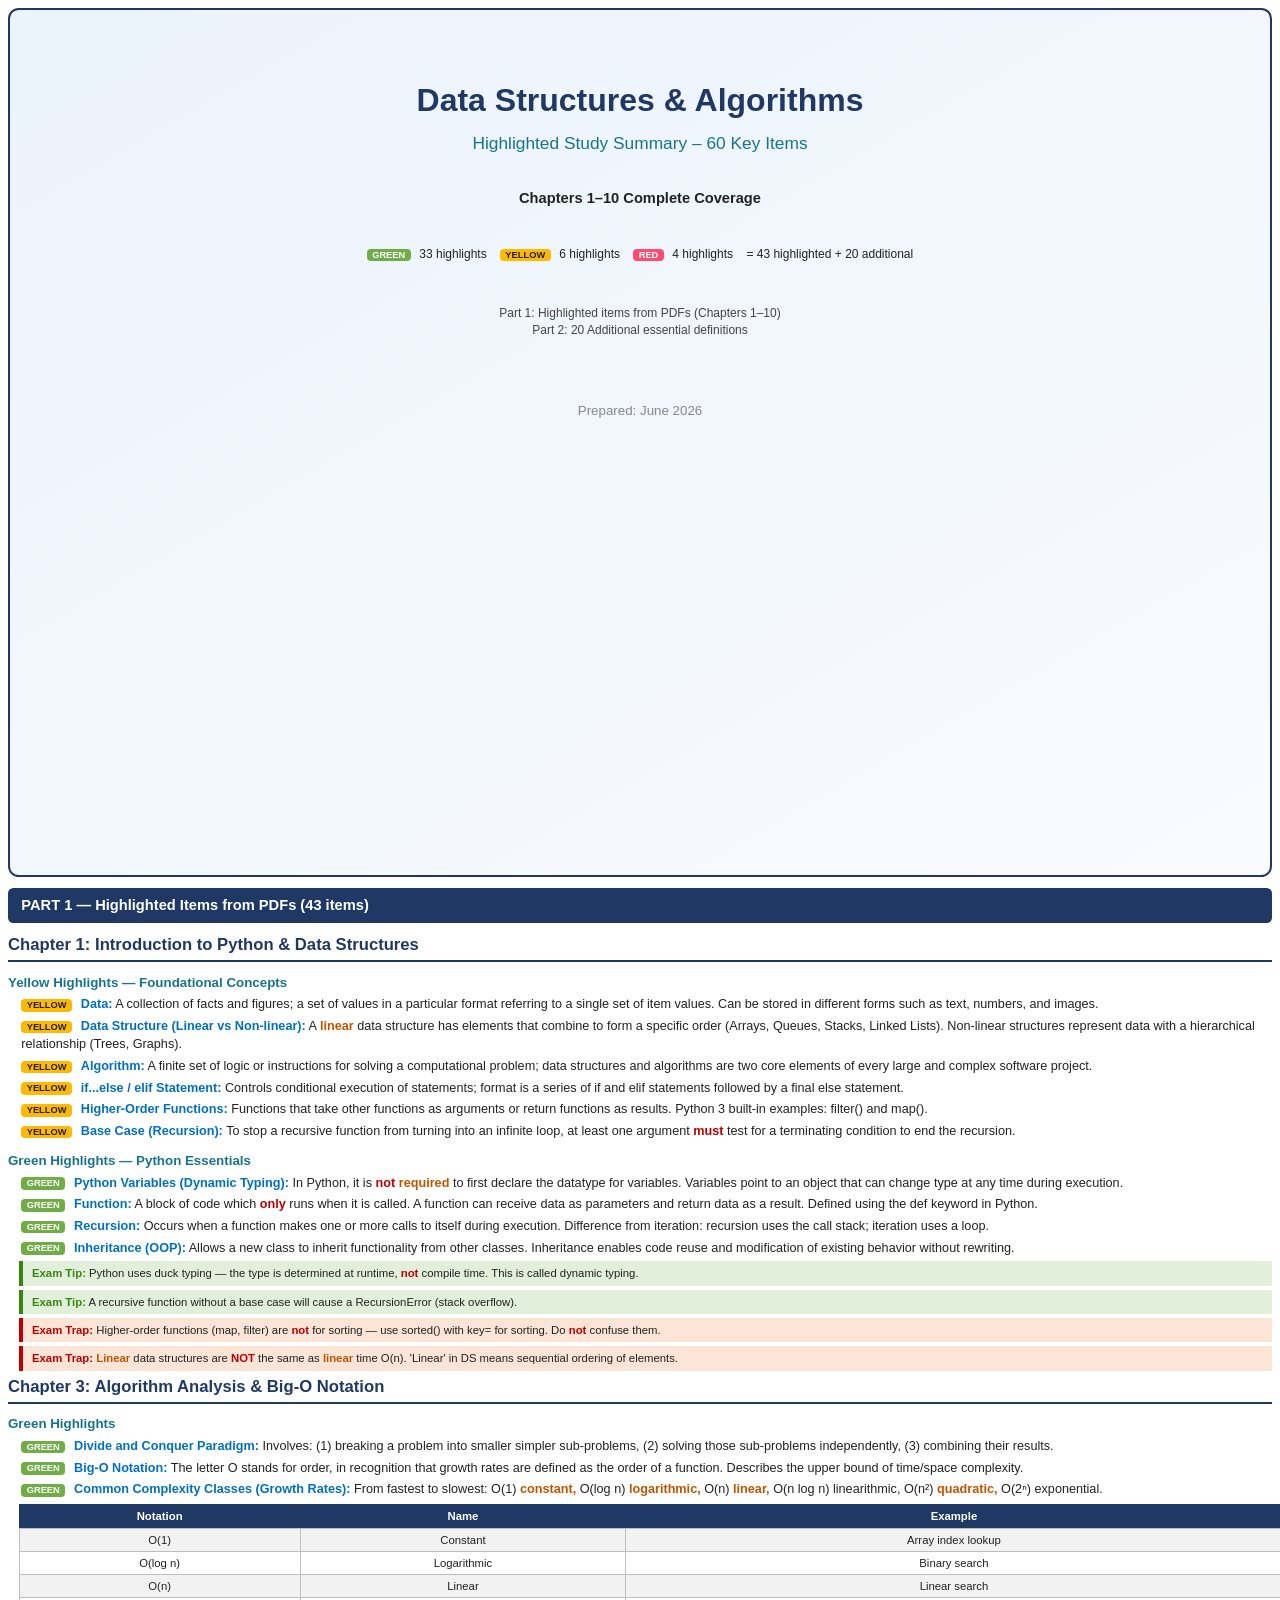
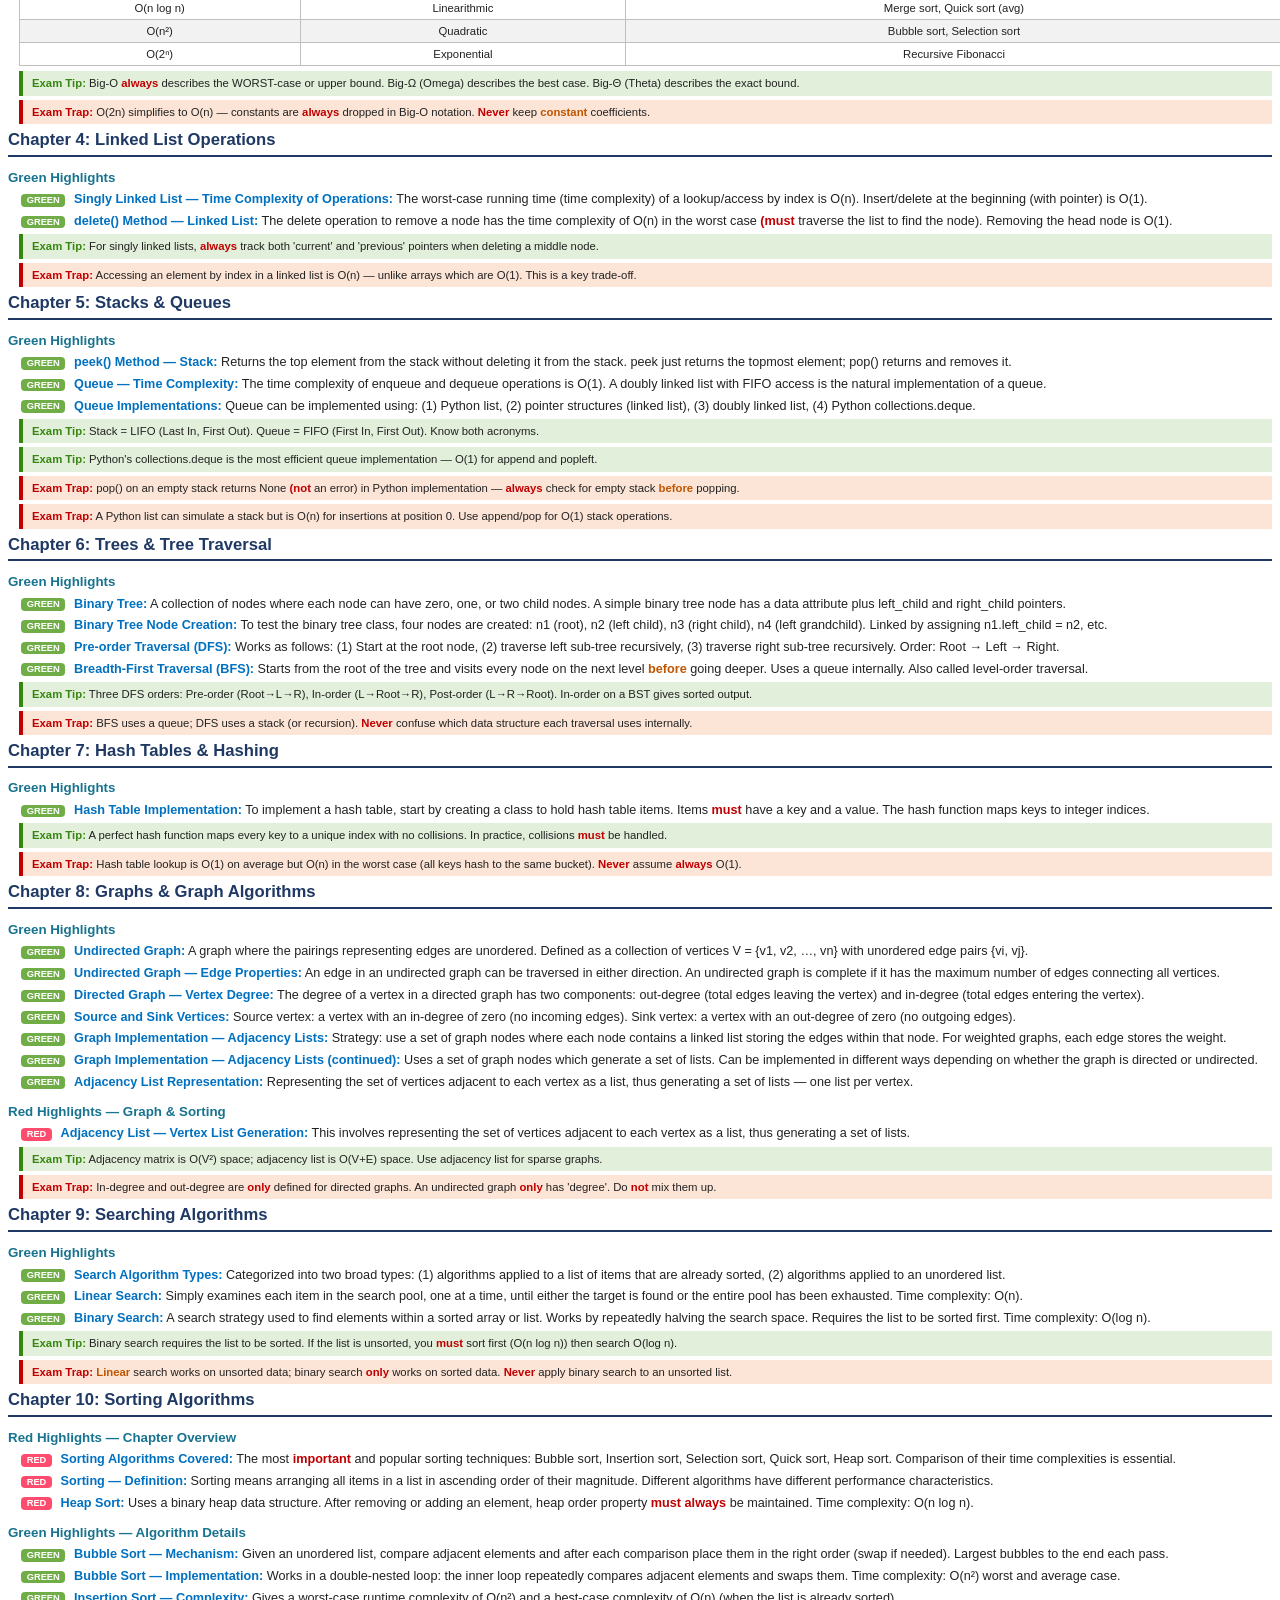
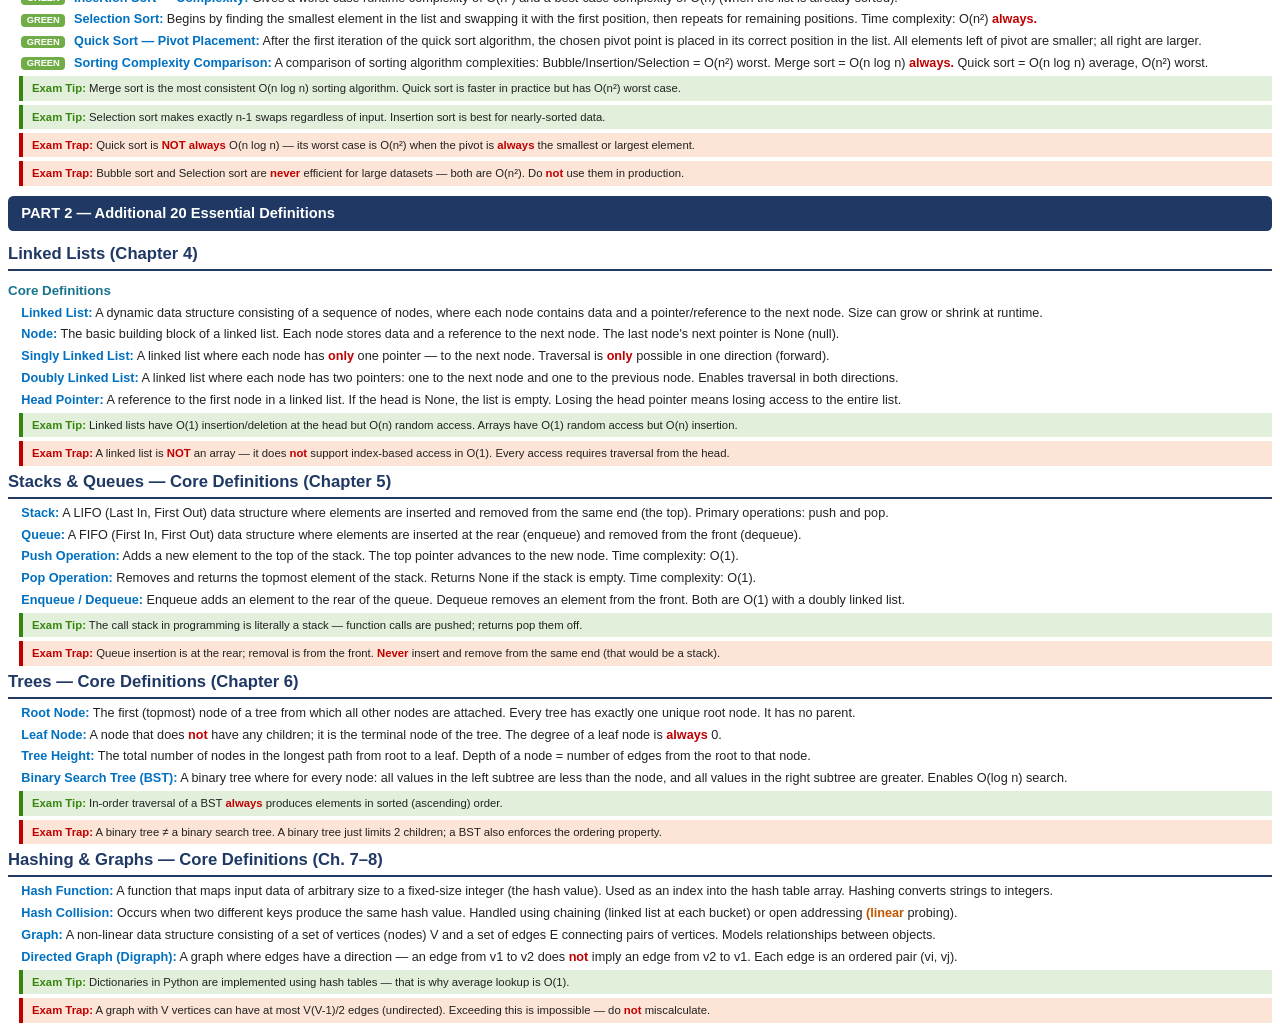
==== ds_summary.html @ b9a07868 "Add Data Structures study summary pipeline (60-item highlighted summary) Extracts 43 color-coded hig" ====
<!DOCTYPE html>
<html lang="en">
<head>
<meta charset="UTF-8">
<style>
@page {
    size: A4;
    margin: 16mm 18mm 16mm 18mm;
    @bottom-right {
        content: counter(page);
        font-size: 9pt; color: #888;
    }
}
.cover {
    page-break-after: always;
    text-align: center;
    padding: 50pt 30pt;
    border: 2px solid #1F3964;
    border-radius: 8pt;
    background: linear-gradient(150deg,#EBF3FB,#F8FBFF);
    min-height: 230mm;
    box-sizing: border-box;
}
body {
    font-family: Calibri, Arial, sans-serif;
    font-size: 9.5pt;
    color: #222;
    line-height: 1.45;
}
h1 { color:#1F3964; font-size:24pt; margin:0 0 6pt; }
.subtitle { color:#17738F; font-size:13pt; margin:4pt 0; }
.course   { font-size:11pt; font-weight:bold; margin:6pt 0; }
.date-line{ color:#888; font-size:10pt; }
.legend   { margin: 8pt 0; font-size:9pt; }
h2 {
    color:#1F3964; font-size:12.5pt; font-weight:bold;
    border-bottom: 2px solid #1F3964;
    padding-bottom:2pt; margin:0; margin-bottom:4pt;
    page-break-before: always;
}
h3 {
    color:#17738F; font-size:10pt; font-weight:bold;
    margin-top:8pt; margin-bottom:2pt;
}
.divider {
    background:#1F3964; color:white;
    font-size:11pt; font-weight:bold;
    padding:5pt 10pt; margin:8pt 0;
    border-radius:4pt;
    page-break-before: always;
}
p.term {
    margin: 2.5pt 0 2.5pt 10pt;
    font-size: 9.5pt;
}
span.term-name { color:#0070C0; font-weight:bold; }
span.kw-red    { color:#C00000; font-weight:bold; }
span.kw-orange { color:#C05500; font-weight:bold; }
.badge-green  {
    background:#70AD47; color:white; font-size:7pt; font-weight:bold;
    padding:1pt 4pt; border-radius:3pt; margin-right:4pt;
}
.badge-yellow {
    background:#FFB900; color:#222; font-size:7pt; font-weight:bold;
    padding:1pt 4pt; border-radius:3pt; margin-right:4pt;
}
.badge-red {
    background:#FF4B6E; color:white; font-size:7pt; font-weight:bold;
    padding:1pt 4pt; border-radius:3pt; margin-right:4pt;
}
pre.code {
    font-family:'Courier New',monospace; font-size:8pt;
    background:#F2F2F2; color:#26343F;
    margin:2pt 0 2pt 18pt; padding:3pt 6pt;
    border-radius:3pt; white-space:pre-wrap; word-break:break-all;
}
ul { margin:2pt 0 2pt 26pt; padding:0; }
li { margin:1pt 0; font-size:9.5pt; }
.tip {
    background:#E2EFDA; border-left:3pt solid #378610;
    padding:3pt 7pt; margin:3pt 0 3pt 8pt; font-size:8.5pt;
}
.tip strong { color:#378610; }
.trap {
    background:#FCE4D6; border-left:3pt solid #C00000;
    padding:3pt 7pt; margin:3pt 0 3pt 8pt; font-size:8.5pt;
}
.trap strong { color:#C00000; }
.complexity-table {
    width:100%; border-collapse:collapse; font-size:8.5pt;
    margin:4pt 0 4pt 8pt;
}
.complexity-table th {
    background:#1F3964; color:white; padding:3pt 6pt; text-align:center;
}
.complexity-table td {
    border:1pt solid #BFBFBF; padding:2pt 6pt; text-align:center;
}
.complexity-table tr:nth-child(even) td { background:#F2F2F2; }
</style>
</head>
<body>

<div class="cover">
  <h1>Data Structures &amp; Algorithms</h1>
  <p class="subtitle">Highlighted Study Summary &ndash; 60 Key Items</p>
  <br>
  <p class="course">Chapters 1&ndash;10 Complete Coverage</p>
  <br>
  <div class="legend">
    <span class="badge-green">GREEN</span> 33 highlights &nbsp;&nbsp;
    <span class="badge-yellow">YELLOW</span> 6 highlights &nbsp;&nbsp;
    <span class="badge-red">RED</span> 4 highlights &nbsp;&nbsp;
    = 43 highlighted + 20 additional
  </div>
  <br>
  <p style="font-size:9pt; color:#444;">
    Part 1: Highlighted items from PDFs (Chapters 1–10)<br>
    Part 2: 20 Additional essential definitions
  </p>
  <br><br>
  <p class="date-line">Prepared: June 2026</p>
</div>
<div class="divider">PART 1 — Highlighted Items from PDFs (43 items)</div><h2>Chapter 1: Introduction to Python &amp; Data Structures</h2><h3>Yellow Highlights — Foundational Concepts</h3><p class="term"><span class="badge-yellow">YELLOW</span> <span class="term-name">Data:</span> A collection of facts and figures; a set of values in a particular format referring to a single set of item values. Can be stored in different forms such as text, numbers, and images.</p><p class="term"><span class="badge-yellow">YELLOW</span> <span class="term-name">Data Structure (Linear vs Non-linear):</span> A <span class="kw-orange">linear</span> data structure has elements that combine to form a specific order (Arrays, Queues, Stacks, Linked Lists). Non-linear structures represent data with a hierarchical relationship (Trees, Graphs).</p><p class="term"><span class="badge-yellow">YELLOW</span> <span class="term-name">Algorithm:</span> A finite set of logic or instructions for solving a computational problem; data structures and algorithms are two core elements of every large and complex software project.</p><p class="term"><span class="badge-yellow">YELLOW</span> <span class="term-name">if...else / elif Statement:</span> Controls conditional execution of statements; format is a series of if and elif statements followed by a final else statement.</p><p class="term"><span class="badge-yellow">YELLOW</span> <span class="term-name">Higher-Order Functions:</span> Functions that take other functions as arguments or return functions as results. Python 3 built-in examples: filter() and map().</p><p class="term"><span class="badge-yellow">YELLOW</span> <span class="term-name">Base Case (Recursion):</span> To stop a recursive function from turning into an infinite loop, at least one argument <span class="kw-red">must</span> test for a terminating condition to end the recursion.</p><h3>Green Highlights — Python Essentials</h3><p class="term"><span class="badge-green">GREEN</span> <span class="term-name">Python Variables (Dynamic Typing):</span> In Python, it is <span class="kw-red">not</span> <span class="kw-orange">required</span> to first declare the datatype for variables. Variables point to an object that can change type at any time during execution.</p><p class="term"><span class="badge-green">GREEN</span> <span class="term-name">Function:</span> A block of code which <span class="kw-red">only</span> runs when it is called. A function can receive data as parameters and return data as a result. Defined using the def keyword in Python.</p><p class="term"><span class="badge-green">GREEN</span> <span class="term-name">Recursion:</span> Occurs when a function makes one or more calls to itself during execution. Difference from iteration: recursion uses the call stack; iteration uses a loop.</p><p class="term"><span class="badge-green">GREEN</span> <span class="term-name">Inheritance (OOP):</span> Allows a new class to inherit functionality from other classes. Inheritance enables code reuse and modification of existing behavior without rewriting.</p><div class="tip"><strong>Exam Tip:</strong> Python uses duck typing — the type is determined at runtime, <span class="kw-red">not</span> compile time. This is called dynamic typing.</div><div class="tip"><strong>Exam Tip:</strong> A recursive function without a base case will cause a RecursionError (stack overflow).</div><div class="trap"><strong>Exam Trap:</strong> Higher-order functions (map, filter) are <span class="kw-red">not</span> for sorting — use sorted() with key= for sorting. Do <span class="kw-red">not</span> confuse them.</div><div class="trap"><strong>Exam Trap:</strong> <span class="kw-orange">Linear</span> data structures are <span class="kw-red">NOT</span> the same as <span class="kw-orange">linear</span> time O(n). 'Linear' in DS means sequential ordering of elements.</div><h2>Chapter 3: Algorithm Analysis &amp; Big-O Notation</h2><h3>Green Highlights</h3><p class="term"><span class="badge-green">GREEN</span> <span class="term-name">Divide and Conquer Paradigm:</span> Involves: (1) breaking a problem into smaller simpler sub-problems, (2) solving those sub-problems independently, (3) combining their results.</p><p class="term"><span class="badge-green">GREEN</span> <span class="term-name">Big-O Notation:</span> The letter O stands for order, in recognition that growth rates are defined as the order of a function. Describes the upper bound of time/space complexity.</p><p class="term"><span class="badge-green">GREEN</span> <span class="term-name">Common Complexity Classes (Growth Rates):</span> From fastest to slowest: O(1) <span class="kw-orange">constant,</span> O(log n) <span class="kw-orange">logarithmic,</span> O(n) <span class="kw-orange">linear,</span> O(n log n) linearithmic, O(n²) <span class="kw-orange">quadratic,</span> O(2ⁿ) exponential.</p><table class="complexity-table">
<tr><th>Notation</th><th>Name</th><th>Example</th></tr>
<tr><td>O(1)</td><td>Constant</td><td>Array index lookup</td></tr>
<tr><td>O(log n)</td><td>Logarithmic</td><td>Binary search</td></tr>
<tr><td>O(n)</td><td>Linear</td><td>Linear search</td></tr>
<tr><td>O(n log n)</td><td>Linearithmic</td><td>Merge sort, Quick sort (avg)</td></tr>
<tr><td>O(n²)</td><td>Quadratic</td><td>Bubble sort, Selection sort</td></tr>
<tr><td>O(2ⁿ)</td><td>Exponential</td><td>Recursive Fibonacci</td></tr>
</table><div class="tip"><strong>Exam Tip:</strong> Big-O <span class="kw-red">always</span> describes the WORST-case or upper bound. Big-Ω (Omega) describes the best case. Big-Θ (Theta) describes the exact bound.</div><div class="trap"><strong>Exam Trap:</strong> O(2n) simplifies to O(n) — constants are <span class="kw-red">always</span> dropped in Big-O notation. <span class="kw-red">Never</span> keep <span class="kw-orange">constant</span> coefficients.</div><h2>Chapter 4: Linked List Operations</h2><h3>Green Highlights</h3><p class="term"><span class="badge-green">GREEN</span> <span class="term-name">Singly Linked List — Time Complexity of Operations:</span> The worst-case running time (time complexity) of a lookup/access by index is O(n). Insert/delete at the beginning (with pointer) is O(1).</p><p class="term"><span class="badge-green">GREEN</span> <span class="term-name">delete() Method — Linked List:</span> The delete operation to remove a node has the time complexity of O(n) in the worst case <span class="kw-red">(must</span> traverse the list to find the node). Removing the head node is O(1).</p><div class="tip"><strong>Exam Tip:</strong> For singly linked lists, <span class="kw-red">always</span> track both 'current' and 'previous' pointers when deleting a middle node.</div><div class="trap"><strong>Exam Trap:</strong> Accessing an element by index in a linked list is O(n) — unlike arrays which are O(1). This is a key trade-off.</div><h2>Chapter 5: Stacks &amp; Queues</h2><h3>Green Highlights</h3><p class="term"><span class="badge-green">GREEN</span> <span class="term-name">peek() Method — Stack:</span> Returns the top element from the stack without deleting it from the stack. peek just returns the topmost element; pop() returns and removes it.</p><p class="term"><span class="badge-green">GREEN</span> <span class="term-name">Queue — Time Complexity:</span> The time complexity of enqueue and dequeue operations is O(1). A doubly linked list with FIFO access is the natural implementation of a queue.</p><p class="term"><span class="badge-green">GREEN</span> <span class="term-name">Queue Implementations:</span> Queue can be implemented using: (1) Python list, (2) pointer structures (linked list), (3) doubly linked list, (4) Python collections.deque.</p><div class="tip"><strong>Exam Tip:</strong> Stack = LIFO (Last In, First Out). Queue = FIFO (First In, First Out). Know both acronyms.</div><div class="tip"><strong>Exam Tip:</strong> Python's collections.deque is the most efficient queue implementation — O(1) for append and popleft.</div><div class="trap"><strong>Exam Trap:</strong> pop() on an empty stack returns None <span class="kw-red">(not</span> an error) in Python implementation — <span class="kw-red">always</span> check for empty stack <span class="kw-orange">before</span> popping.</div><div class="trap"><strong>Exam Trap:</strong> A Python list can simulate a stack but is O(n) for insertions at position 0. Use append/pop for O(1) stack operations.</div><h2>Chapter 6: Trees &amp; Tree Traversal</h2><h3>Green Highlights</h3><p class="term"><span class="badge-green">GREEN</span> <span class="term-name">Binary Tree:</span> A collection of nodes where each node can have zero, one, or two child nodes. A simple binary tree node has a data attribute plus left_child and right_child pointers.</p><p class="term"><span class="badge-green">GREEN</span> <span class="term-name">Binary Tree Node Creation:</span> To test the binary tree class, four nodes are created: n1 (root), n2 (left child), n3 (right child), n4 (left grandchild). Linked by assigning n1.left_child = n2, etc.</p><p class="term"><span class="badge-green">GREEN</span> <span class="term-name">Pre-order Traversal (DFS):</span> Works as follows: (1) Start at the root node, (2) traverse left sub-tree recursively, (3) traverse right sub-tree recursively. Order: Root → Left → Right.</p><p class="term"><span class="badge-green">GREEN</span> <span class="term-name">Breadth-First Traversal (BFS):</span> Starts from the root of the tree and visits every node on the next level <span class="kw-orange">before</span> going deeper. Uses a queue internally. Also called level-order traversal.</p><div class="tip"><strong>Exam Tip:</strong> Three DFS orders: Pre-order (Root→L→R), In-order (L→Root→R), Post-order (L→R→Root). In-order on a BST gives sorted output.</div><div class="trap"><strong>Exam Trap:</strong> BFS uses a queue; DFS uses a stack (or recursion). <span class="kw-red">Never</span> confuse which data structure each traversal uses internally.</div><h2>Chapter 7: Hash Tables &amp; Hashing</h2><h3>Green Highlights</h3><p class="term"><span class="badge-green">GREEN</span> <span class="term-name">Hash Table Implementation:</span> To implement a hash table, start by creating a class to hold hash table items. Items <span class="kw-red">must</span> have a key and a value. The hash function maps keys to integer indices.</p><div class="tip"><strong>Exam Tip:</strong> A perfect hash function maps every key to a unique index with no collisions. In practice, collisions <span class="kw-red">must</span> be handled.</div><div class="trap"><strong>Exam Trap:</strong> Hash table lookup is O(1) on average but O(n) in the worst case (all keys hash to the same bucket). <span class="kw-red">Never</span> assume <span class="kw-red">always</span> O(1).</div><h2>Chapter 8: Graphs &amp; Graph Algorithms</h2><h3>Green Highlights</h3><p class="term"><span class="badge-green">GREEN</span> <span class="term-name">Undirected Graph:</span> A graph where the pairings representing edges are unordered. Defined as a collection of vertices V = {v1, v2, …, vn} with unordered edge pairs {vi, vj}.</p><p class="term"><span class="badge-green">GREEN</span> <span class="term-name">Undirected Graph — Edge Properties:</span> An edge in an undirected graph can be traversed in either direction. An undirected graph is complete if it has the maximum number of edges connecting all vertices.</p><p class="term"><span class="badge-green">GREEN</span> <span class="term-name">Directed Graph — Vertex Degree:</span> The degree of a vertex in a directed graph has two components: out-degree (total edges leaving the vertex) and in-degree (total edges entering the vertex).</p><p class="term"><span class="badge-green">GREEN</span> <span class="term-name">Source and Sink Vertices:</span> Source vertex: a vertex with an in-degree of zero (no incoming edges). Sink vertex: a vertex with an out-degree of zero (no outgoing edges).</p><p class="term"><span class="badge-green">GREEN</span> <span class="term-name">Graph Implementation — Adjacency Lists:</span> Strategy: use a set of graph nodes where each node contains a linked list storing the edges within that node. For weighted graphs, each edge stores the weight.</p><p class="term"><span class="badge-green">GREEN</span> <span class="term-name">Graph Implementation — Adjacency Lists (continued):</span> Uses a set of graph nodes which generate a set of lists. Can be implemented in different ways depending on whether the graph is directed or undirected.</p><p class="term"><span class="badge-green">GREEN</span> <span class="term-name">Adjacency List Representation:</span> Representing the set of vertices adjacent to each vertex as a list, thus generating a set of lists — one list per vertex.</p><h3>Red Highlights — Graph &amp; Sorting</h3><p class="term"><span class="badge-red">RED</span> <span class="term-name">Adjacency List — Vertex List Generation:</span> This involves representing the set of vertices adjacent to each vertex as a list, thus generating a set of lists.</p><div class="tip"><strong>Exam Tip:</strong> Adjacency matrix is O(V²) space; adjacency list is O(V+E) space. Use adjacency list for sparse graphs.</div><div class="trap"><strong>Exam Trap:</strong> In-degree and out-degree are <span class="kw-red">only</span> defined for directed graphs. An undirected graph <span class="kw-red">only</span> has 'degree'. Do <span class="kw-red">not</span> mix them up.</div><h2>Chapter 9: Searching Algorithms</h2><h3>Green Highlights</h3><p class="term"><span class="badge-green">GREEN</span> <span class="term-name">Search Algorithm Types:</span> Categorized into two broad types: (1) algorithms applied to a list of items that are already sorted, (2) algorithms applied to an unordered list.</p><p class="term"><span class="badge-green">GREEN</span> <span class="term-name">Linear Search:</span> Simply examines each item in the search pool, one at a time, until either the target is found or the entire pool has been exhausted. Time complexity: O(n).</p><p class="term"><span class="badge-green">GREEN</span> <span class="term-name">Binary Search:</span> A search strategy used to find elements within a sorted array or list. Works by repeatedly halving the search space. Requires the list to be sorted first. Time complexity: O(log n).</p><div class="tip"><strong>Exam Tip:</strong> Binary search requires the list to be sorted. If the list is unsorted, you <span class="kw-red">must</span> sort first (O(n log n)) then search O(log n).</div><div class="trap"><strong>Exam Trap:</strong> <span class="kw-orange">Linear</span> search works on unsorted data; binary search <span class="kw-red">only</span> works on sorted data. <span class="kw-red">Never</span> apply binary search to an unsorted list.</div><h2>Chapter 10: Sorting Algorithms</h2><h3>Red Highlights — Chapter Overview</h3><p class="term"><span class="badge-red">RED</span> <span class="term-name">Sorting Algorithms Covered:</span> The most <span class="kw-red">important</span> and popular sorting techniques: Bubble sort, Insertion sort, Selection sort, Quick sort, Heap sort. Comparison of their time complexities is essential.</p><p class="term"><span class="badge-red">RED</span> <span class="term-name">Sorting — Definition:</span> Sorting means arranging all items in a list in ascending order of their magnitude. Different algorithms have different performance characteristics.</p><p class="term"><span class="badge-red">RED</span> <span class="term-name">Heap Sort:</span> Uses a binary heap data structure. After removing or adding an element, heap order property <span class="kw-red">must</span> <span class="kw-red">always</span> be maintained. Time complexity: O(n log n).</p><h3>Green Highlights — Algorithm Details</h3><p class="term"><span class="badge-green">GREEN</span> <span class="term-name">Bubble Sort — Mechanism:</span> Given an unordered list, compare adjacent elements and after each comparison place them in the right order (swap if needed). Largest bubbles to the end each pass.</p><p class="term"><span class="badge-green">GREEN</span> <span class="term-name">Bubble Sort — Implementation:</span> Works in a double-nested loop: the inner loop repeatedly compares adjacent elements and swaps them. Time complexity: O(n²) worst and average case.</p><p class="term"><span class="badge-green">GREEN</span> <span class="term-name">Insertion Sort — Complexity:</span> Gives a worst-case runtime complexity of O(n²) and a best-case complexity of O(n) (when the list is already sorted).</p><p class="term"><span class="badge-green">GREEN</span> <span class="term-name">Selection Sort:</span> Begins by finding the smallest element in the list and swapping it with the first position, then repeats for remaining positions. Time complexity: O(n²) <span class="kw-red">always.</span></p><p class="term"><span class="badge-green">GREEN</span> <span class="term-name">Quick Sort — Pivot Placement:</span> After the first iteration of the quick sort algorithm, the chosen pivot point is placed in its correct position in the list. All elements left of pivot are smaller; all right are larger.</p><p class="term"><span class="badge-green">GREEN</span> <span class="term-name">Sorting Complexity Comparison:</span> A comparison of sorting algorithm complexities: Bubble/Insertion/Selection = O(n²) worst. Merge sort = O(n log n) <span class="kw-red">always.</span> Quick sort = O(n log n) average, O(n²) worst.</p><div class="tip"><strong>Exam Tip:</strong> Merge sort is the most consistent O(n log n) sorting algorithm. Quick sort is faster in practice but has O(n²) worst case.</div><div class="tip"><strong>Exam Tip:</strong> Selection sort makes exactly n-1 swaps regardless of input. Insertion sort is best for nearly-sorted data.</div><div class="trap"><strong>Exam Trap:</strong> Quick sort is <span class="kw-red">NOT</span> <span class="kw-red">always</span> O(n log n) — its worst case is O(n²) when the pivot is <span class="kw-red">always</span> the smallest or largest element.</div><div class="trap"><strong>Exam Trap:</strong> Bubble sort and Selection sort are <span class="kw-red">never</span> efficient for large datasets — both are O(n²). Do <span class="kw-red">not</span> use them in production.</div><div class="divider">PART 2 — Additional 20 Essential Definitions</div><h2>Linked Lists (Chapter 4)</h2><h3>Core Definitions</h3><p class="term"><span class="term-name">Linked List:</span> A dynamic data structure consisting of a sequence of nodes, where each node contains data and a pointer/reference to the next node. Size can grow or shrink at runtime.</p><p class="term"><span class="term-name">Node:</span> The basic building block of a linked list. Each node stores data and a reference to the next node. The last node's next pointer is None (null).</p><p class="term"><span class="term-name">Singly Linked List:</span> A linked list where each node has <span class="kw-red">only</span> one pointer — to the next node. Traversal is <span class="kw-red">only</span> possible in one direction (forward).</p><p class="term"><span class="term-name">Doubly Linked List:</span> A linked list where each node has two pointers: one to the next node and one to the previous node. Enables traversal in both directions.</p><p class="term"><span class="term-name">Head Pointer:</span> A reference to the first node in a linked list. If the head is None, the list is empty. Losing the head pointer means losing access to the entire list.</p><div class="tip"><strong>Exam Tip:</strong> Linked lists have O(1) insertion/deletion at the head but O(n) random access. Arrays have O(1) random access but O(n) insertion.</div><div class="trap"><strong>Exam Trap:</strong> A linked list is <span class="kw-red">NOT</span> an array — it does <span class="kw-red">not</span> support index-based access in O(1). Every access requires traversal from the head.</div><h2>Stacks &amp; Queues — Core Definitions (Chapter 5)</h2><p class="term"><span class="term-name">Stack:</span> A LIFO (Last In, First Out) data structure where elements are inserted and removed from the same end (the top). Primary operations: push and pop.</p><p class="term"><span class="term-name">Queue:</span> A FIFO (First In, First Out) data structure where elements are inserted at the rear (enqueue) and removed from the front (dequeue).</p><p class="term"><span class="term-name">Push Operation:</span> Adds a new element to the top of the stack. The top pointer advances to the new node. Time complexity: O(1).</p><p class="term"><span class="term-name">Pop Operation:</span> Removes and returns the topmost element of the stack. Returns None if the stack is empty. Time complexity: O(1).</p><p class="term"><span class="term-name">Enqueue / Dequeue:</span> Enqueue adds an element to the rear of the queue. Dequeue removes an element from the front. Both are O(1) with a doubly linked list.</p><div class="tip"><strong>Exam Tip:</strong> The call stack in programming is literally a stack — function calls are pushed; returns pop them off.</div><div class="trap"><strong>Exam Trap:</strong> Queue insertion is at the rear; removal is from the front. <span class="kw-red">Never</span> insert and remove from the same end (that would be a stack).</div><h2>Trees — Core Definitions (Chapter 6)</h2><p class="term"><span class="term-name">Root Node:</span> The first (topmost) node of a tree from which all other nodes are attached. Every tree has exactly one unique root node. It has no parent.</p><p class="term"><span class="term-name">Leaf Node:</span> A node that does <span class="kw-red">not</span> have any children; it is the terminal node of the tree. The degree of a leaf node is <span class="kw-red">always</span> 0.</p><p class="term"><span class="term-name">Tree Height:</span> The total number of nodes in the longest path from root to a leaf. Depth of a node = number of edges from the root to that node.</p><p class="term"><span class="term-name">Binary Search Tree (BST):</span> A binary tree where for every node: all values in the left subtree are less than the node, and all values in the right subtree are greater. Enables O(log n) search.</p><div class="tip"><strong>Exam Tip:</strong> In-order traversal of a BST <span class="kw-red">always</span> produces elements in sorted (ascending) order.</div><div class="trap"><strong>Exam Trap:</strong> A binary tree ≠ a binary search tree. A binary tree just limits 2 children; a BST also enforces the ordering property.</div><h2>Hashing &amp; Graphs — Core Definitions (Ch. 7–8)</h2><p class="term"><span class="term-name">Hash Function:</span> A function that maps input data of arbitrary size to a fixed-size integer (the hash value). Used as an index into the hash table array. Hashing converts strings to integers.</p><p class="term"><span class="term-name">Hash Collision:</span> Occurs when two different keys produce the same hash value. Handled using chaining (linked list at each bucket) or open addressing <span class="kw-orange">(linear</span> probing).</p><p class="term"><span class="term-name">Graph:</span> A non-linear data structure consisting of a set of vertices (nodes) V and a set of edges E connecting pairs of vertices. Models relationships between objects.</p><p class="term"><span class="term-name">Directed Graph (Digraph):</span> A graph where edges have a direction — an edge from v1 to v2 does <span class="kw-red">not</span> imply an edge from v2 to v1. Each edge is an ordered pair (vi, vj).</p><div class="tip"><strong>Exam Tip:</strong> Dictionaries in Python are implemented using hash tables — that is why average lookup is O(1).</div><div class="trap"><strong>Exam Trap:</strong> A graph with V vertices can have at most V(V-1)/2 edges (undirected). Exceeding this is impossible — do <span class="kw-red">not</span> miscalculate.</div>
</body>
</html>
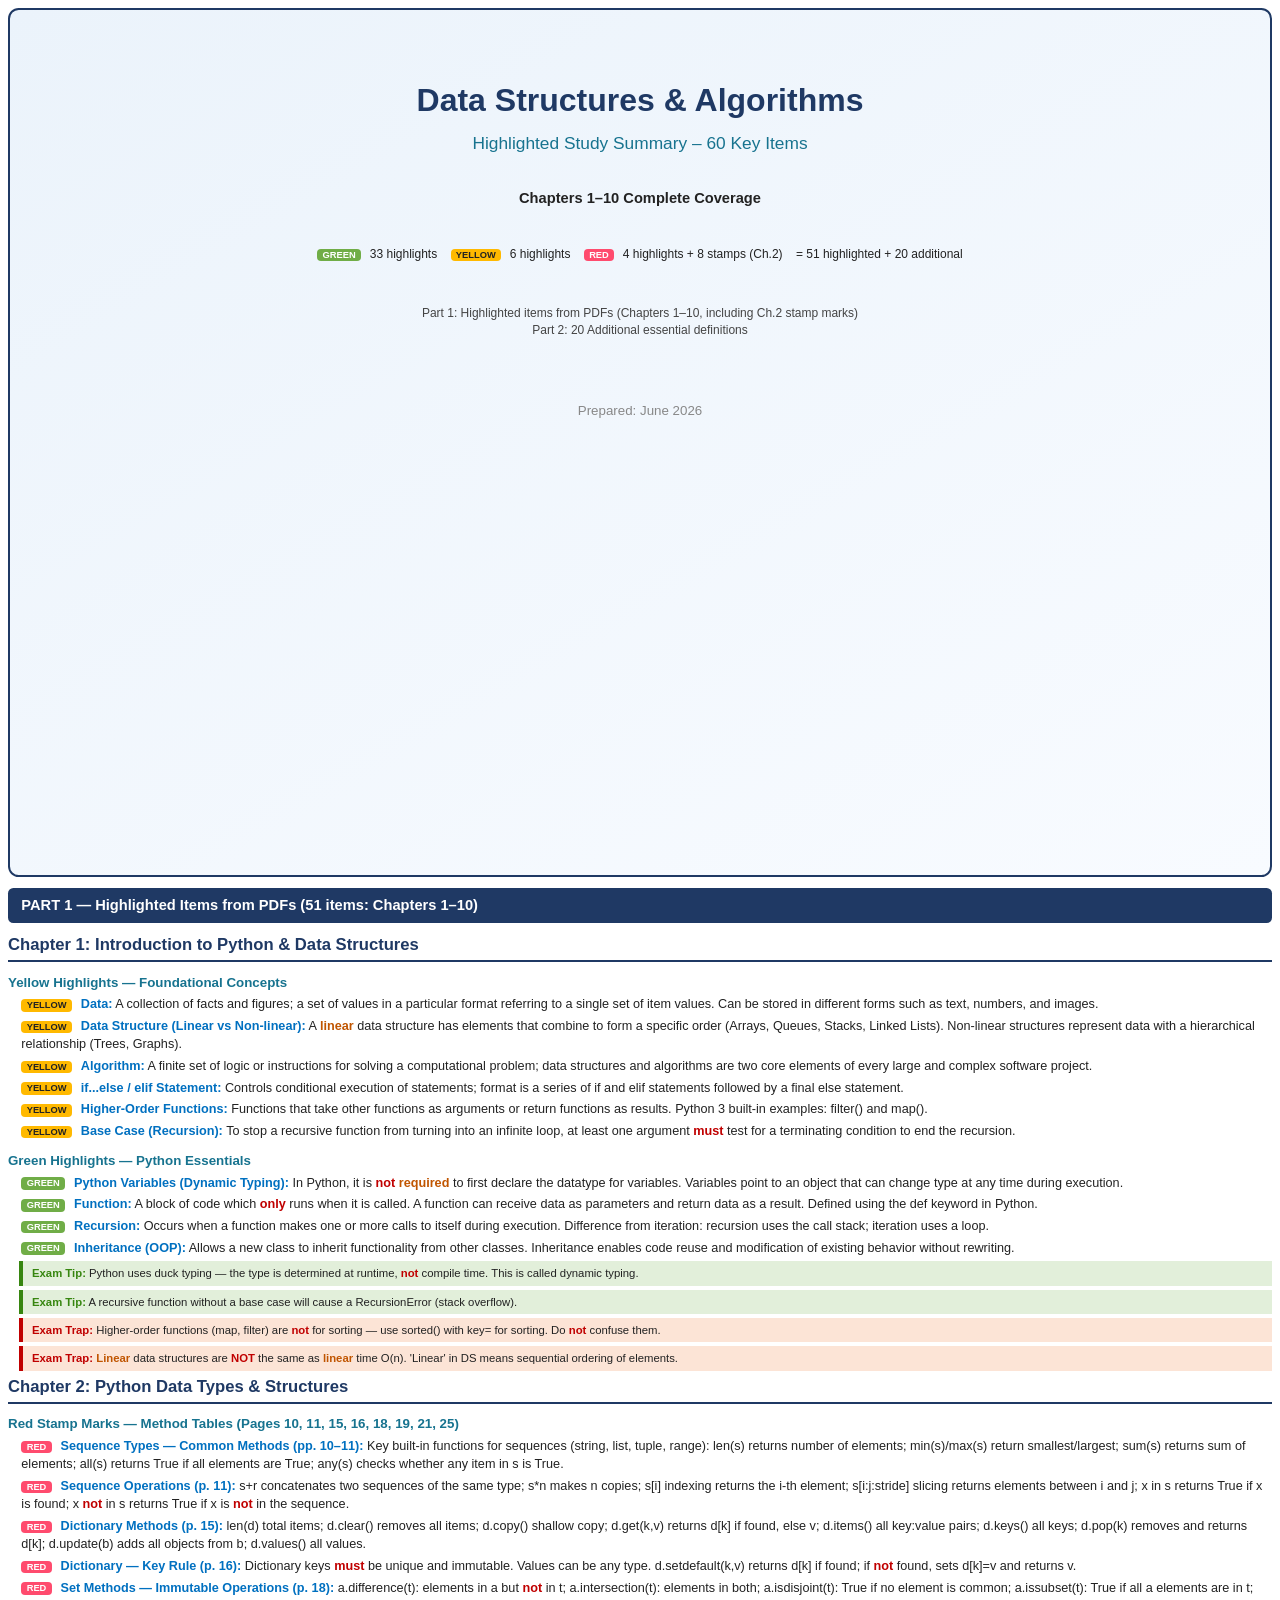
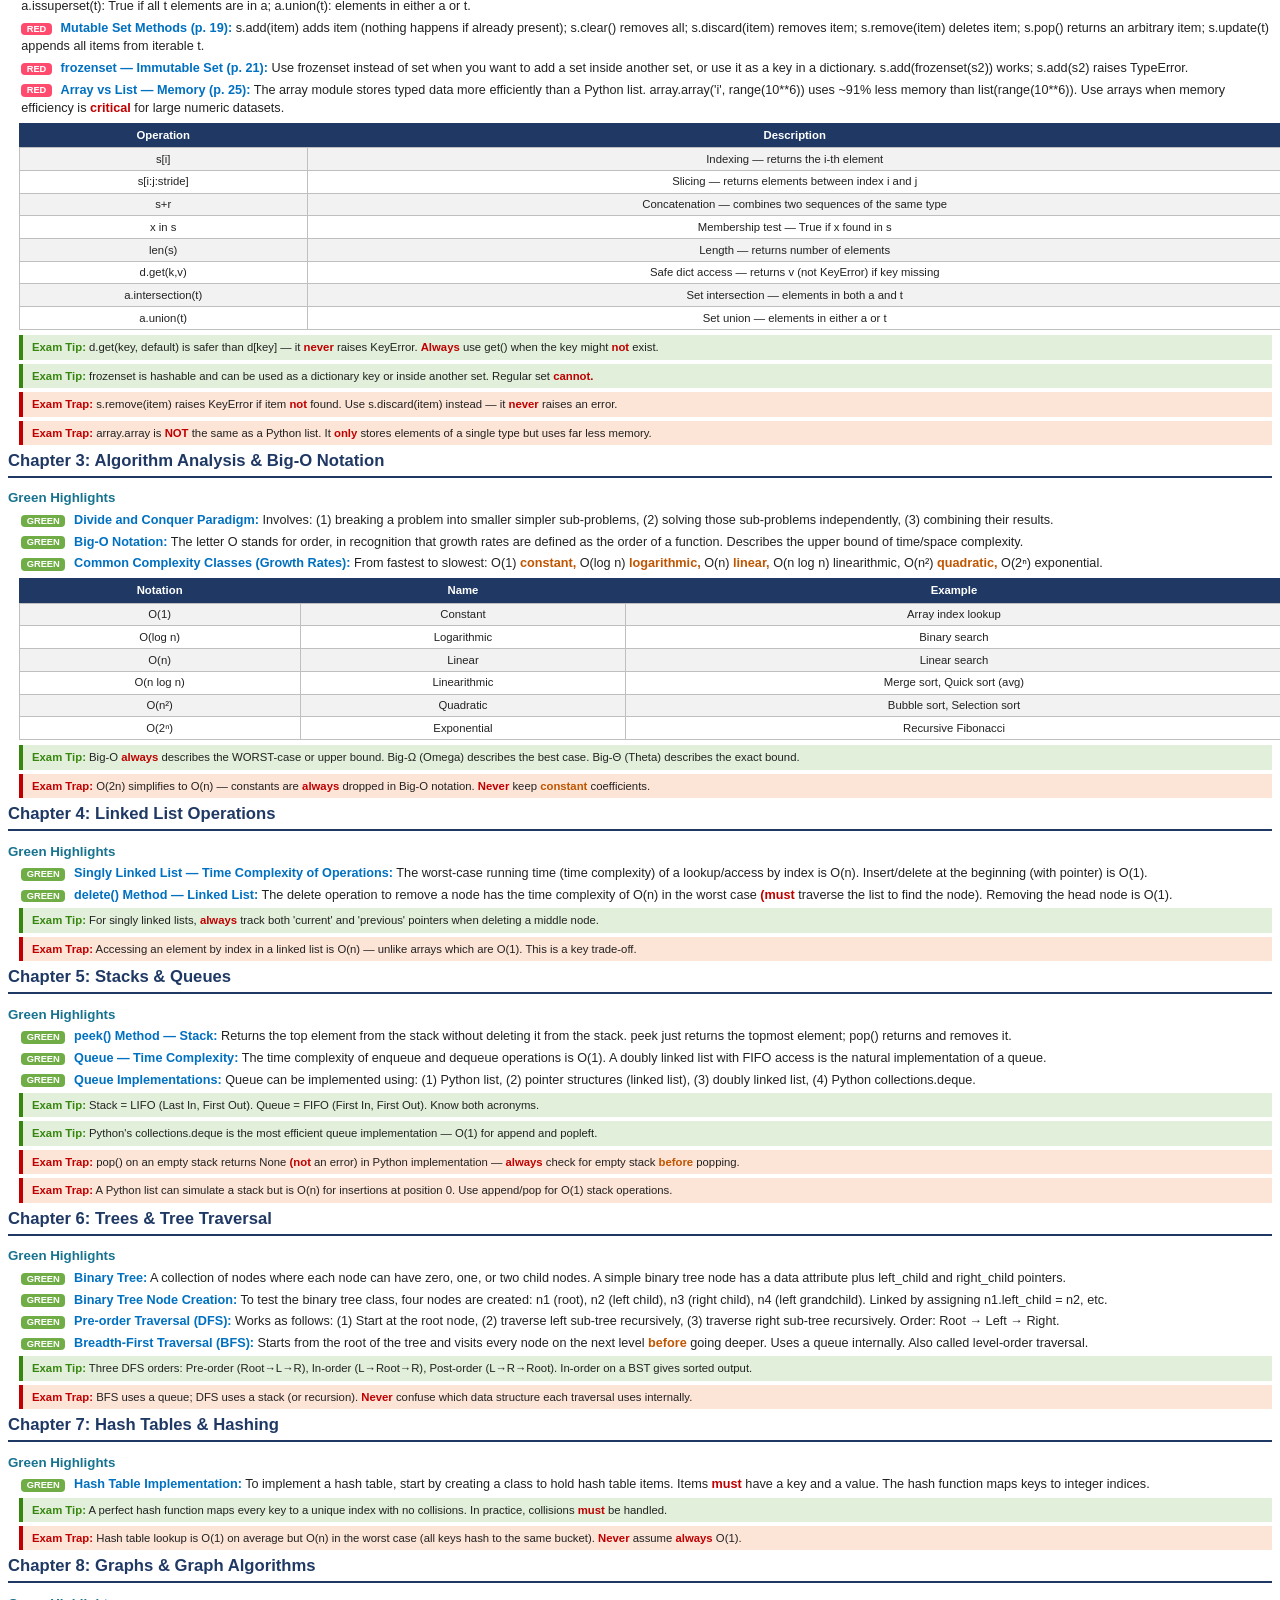
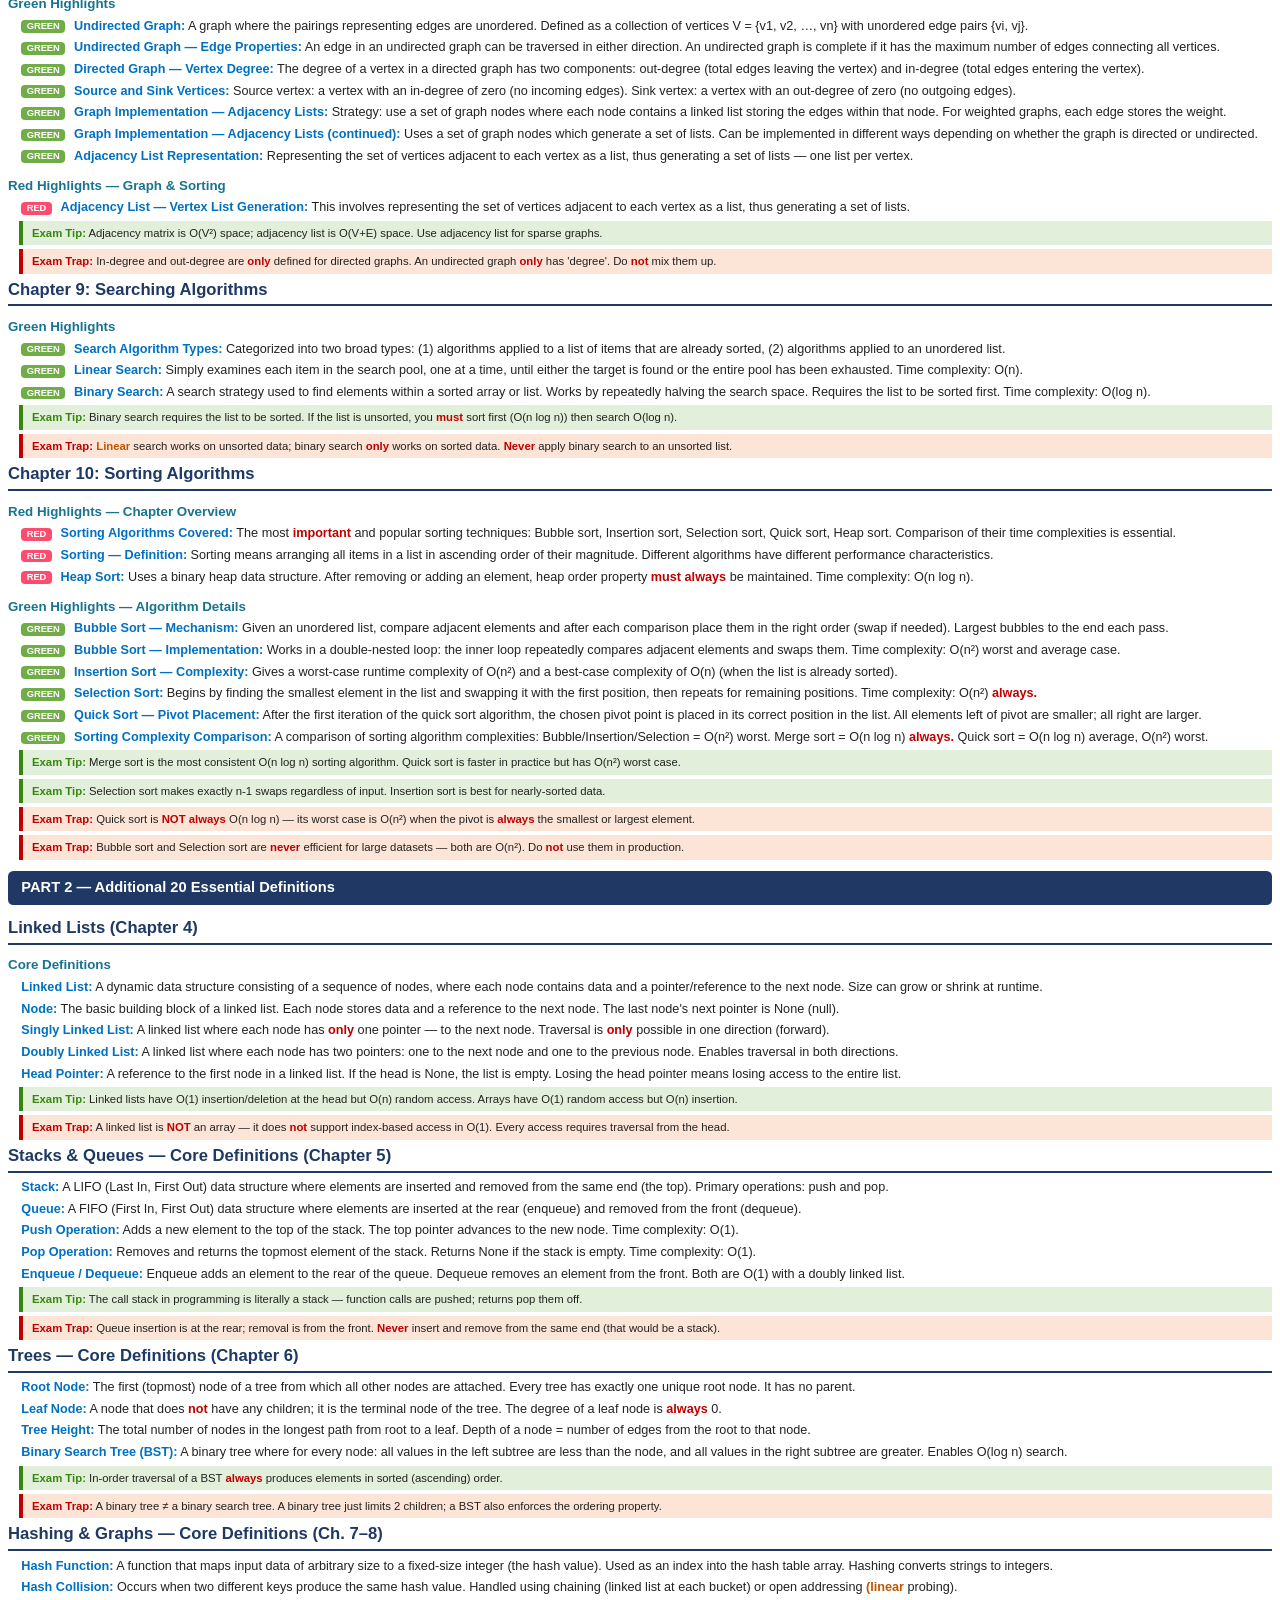
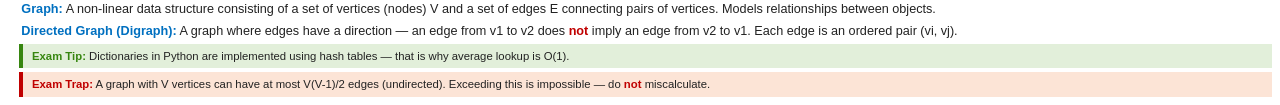
==== commit 77a4781f: "Add Chapter 2 Python data types to DS summary Chapter 2 contained 8 red Stamp annotations (type 13, " ====
--- a/ds_summary.html
+++ b/ds_summary.html
@@ -110,18 +110,28 @@
   <div class="legend">
     <span class="badge-green">GREEN</span> 33 highlights &nbsp;&nbsp;
     <span class="badge-yellow">YELLOW</span> 6 highlights &nbsp;&nbsp;
-    <span class="badge-red">RED</span> 4 highlights &nbsp;&nbsp;
-    = 43 highlighted + 20 additional
+    <span class="badge-red">RED</span> 4 highlights + 8 stamps (Ch.2) &nbsp;&nbsp;
+    = 51 highlighted + 20 additional
   </div>
   <br>
   <p style="font-size:9pt; color:#444;">
-    Part 1: Highlighted items from PDFs (Chapters 1–10)<br>
+    Part 1: Highlighted items from PDFs (Chapters 1–10, including Ch.2 stamp marks)<br>
     Part 2: 20 Additional essential definitions
   </p>
   <br><br>
   <p class="date-line">Prepared: June 2026</p>
 </div>
-<div class="divider">PART 1 — Highlighted Items from PDFs (43 items)</div><h2>Chapter 1: Introduction to Python &amp; Data Structures</h2><h3>Yellow Highlights — Foundational Concepts</h3><p class="term"><span class="badge-yellow">YELLOW</span> <span class="term-name">Data:</span> A collection of facts and figures; a set of values in a particular format referring to a single set of item values. Can be stored in different forms such as text, numbers, and images.</p><p class="term"><span class="badge-yellow">YELLOW</span> <span class="term-name">Data Structure (Linear vs Non-linear):</span> A <span class="kw-orange">linear</span> data structure has elements that combine to form a specific order (Arrays, Queues, Stacks, Linked Lists). Non-linear structures represent data with a hierarchical relationship (Trees, Graphs).</p><p class="term"><span class="badge-yellow">YELLOW</span> <span class="term-name">Algorithm:</span> A finite set of logic or instructions for solving a computational problem; data structures and algorithms are two core elements of every large and complex software project.</p><p class="term"><span class="badge-yellow">YELLOW</span> <span class="term-name">if...else / elif Statement:</span> Controls conditional execution of statements; format is a series of if and elif statements followed by a final else statement.</p><p class="term"><span class="badge-yellow">YELLOW</span> <span class="term-name">Higher-Order Functions:</span> Functions that take other functions as arguments or return functions as results. Python 3 built-in examples: filter() and map().</p><p class="term"><span class="badge-yellow">YELLOW</span> <span class="term-name">Base Case (Recursion):</span> To stop a recursive function from turning into an infinite loop, at least one argument <span class="kw-red">must</span> test for a terminating condition to end the recursion.</p><h3>Green Highlights — Python Essentials</h3><p class="term"><span class="badge-green">GREEN</span> <span class="term-name">Python Variables (Dynamic Typing):</span> In Python, it is <span class="kw-red">not</span> <span class="kw-orange">required</span> to first declare the datatype for variables. Variables point to an object that can change type at any time during execution.</p><p class="term"><span class="badge-green">GREEN</span> <span class="term-name">Function:</span> A block of code which <span class="kw-red">only</span> runs when it is called. A function can receive data as parameters and return data as a result. Defined using the def keyword in Python.</p><p class="term"><span class="badge-green">GREEN</span> <span class="term-name">Recursion:</span> Occurs when a function makes one or more calls to itself during execution. Difference from iteration: recursion uses the call stack; iteration uses a loop.</p><p class="term"><span class="badge-green">GREEN</span> <span class="term-name">Inheritance (OOP):</span> Allows a new class to inherit functionality from other classes. Inheritance enables code reuse and modification of existing behavior without rewriting.</p><div class="tip"><strong>Exam Tip:</strong> Python uses duck typing — the type is determined at runtime, <span class="kw-red">not</span> compile time. This is called dynamic typing.</div><div class="tip"><strong>Exam Tip:</strong> A recursive function without a base case will cause a RecursionError (stack overflow).</div><div class="trap"><strong>Exam Trap:</strong> Higher-order functions (map, filter) are <span class="kw-red">not</span> for sorting — use sorted() with key= for sorting. Do <span class="kw-red">not</span> confuse them.</div><div class="trap"><strong>Exam Trap:</strong> <span class="kw-orange">Linear</span> data structures are <span class="kw-red">NOT</span> the same as <span class="kw-orange">linear</span> time O(n). 'Linear' in DS means sequential ordering of elements.</div><h2>Chapter 3: Algorithm Analysis &amp; Big-O Notation</h2><h3>Green Highlights</h3><p class="term"><span class="badge-green">GREEN</span> <span class="term-name">Divide and Conquer Paradigm:</span> Involves: (1) breaking a problem into smaller simpler sub-problems, (2) solving those sub-problems independently, (3) combining their results.</p><p class="term"><span class="badge-green">GREEN</span> <span class="term-name">Big-O Notation:</span> The letter O stands for order, in recognition that growth rates are defined as the order of a function. Describes the upper bound of time/space complexity.</p><p class="term"><span class="badge-green">GREEN</span> <span class="term-name">Common Complexity Classes (Growth Rates):</span> From fastest to slowest: O(1) <span class="kw-orange">constant,</span> O(log n) <span class="kw-orange">logarithmic,</span> O(n) <span class="kw-orange">linear,</span> O(n log n) linearithmic, O(n²) <span class="kw-orange">quadratic,</span> O(2ⁿ) exponential.</p><table class="complexity-table">
+<div class="divider">PART 1 — Highlighted Items from PDFs (51 items: Chapters 1–10)</div><h2>Chapter 1: Introduction to Python &amp; Data Structures</h2><h3>Yellow Highlights — Foundational Concepts</h3><p class="term"><span class="badge-yellow">YELLOW</span> <span class="term-name">Data:</span> A collection of facts and figures; a set of values in a particular format referring to a single set of item values. Can be stored in different forms such as text, numbers, and images.</p><p class="term"><span class="badge-yellow">YELLOW</span> <span class="term-name">Data Structure (Linear vs Non-linear):</span> A <span class="kw-orange">linear</span> data structure has elements that combine to form a specific order (Arrays, Queues, Stacks, Linked Lists). Non-linear structures represent data with a hierarchical relationship (Trees, Graphs).</p><p class="term"><span class="badge-yellow">YELLOW</span> <span class="term-name">Algorithm:</span> A finite set of logic or instructions for solving a computational problem; data structures and algorithms are two core elements of every large and complex software project.</p><p class="term"><span class="badge-yellow">YELLOW</span> <span class="term-name">if...else / elif Statement:</span> Controls conditional execution of statements; format is a series of if and elif statements followed by a final else statement.</p><p class="term"><span class="badge-yellow">YELLOW</span> <span class="term-name">Higher-Order Functions:</span> Functions that take other functions as arguments or return functions as results. Python 3 built-in examples: filter() and map().</p><p class="term"><span class="badge-yellow">YELLOW</span> <span class="term-name">Base Case (Recursion):</span> To stop a recursive function from turning into an infinite loop, at least one argument <span class="kw-red">must</span> test for a terminating condition to end the recursion.</p><h3>Green Highlights — Python Essentials</h3><p class="term"><span class="badge-green">GREEN</span> <span class="term-name">Python Variables (Dynamic Typing):</span> In Python, it is <span class="kw-red">not</span> <span class="kw-orange">required</span> to first declare the datatype for variables. Variables point to an object that can change type at any time during execution.</p><p class="term"><span class="badge-green">GREEN</span> <span class="term-name">Function:</span> A block of code which <span class="kw-red">only</span> runs when it is called. A function can receive data as parameters and return data as a result. Defined using the def keyword in Python.</p><p class="term"><span class="badge-green">GREEN</span> <span class="term-name">Recursion:</span> Occurs when a function makes one or more calls to itself during execution. Difference from iteration: recursion uses the call stack; iteration uses a loop.</p><p class="term"><span class="badge-green">GREEN</span> <span class="term-name">Inheritance (OOP):</span> Allows a new class to inherit functionality from other classes. Inheritance enables code reuse and modification of existing behavior without rewriting.</p><div class="tip"><strong>Exam Tip:</strong> Python uses duck typing — the type is determined at runtime, <span class="kw-red">not</span> compile time. This is called dynamic typing.</div><div class="tip"><strong>Exam Tip:</strong> A recursive function without a base case will cause a RecursionError (stack overflow).</div><div class="trap"><strong>Exam Trap:</strong> Higher-order functions (map, filter) are <span class="kw-red">not</span> for sorting — use sorted() with key= for sorting. Do <span class="kw-red">not</span> confuse them.</div><div class="trap"><strong>Exam Trap:</strong> <span class="kw-orange">Linear</span> data structures are <span class="kw-red">NOT</span> the same as <span class="kw-orange">linear</span> time O(n). 'Linear' in DS means sequential ordering of elements.</div><h2>Chapter 2: Python Data Types &amp; Structures</h2><h3>Red Stamp Marks — Method Tables (Pages 10, 11, 15, 16, 18, 19, 21, 25)</h3><p class="term"><span class="badge-red">RED</span> <span class="term-name">Sequence Types — Common Methods (pp. 10–11):</span> Key built-in functions for sequences (string, list, tuple, range): len(s) returns number of elements; min(s)/max(s) return smallest/largest; sum(s) returns sum of elements; all(s) returns True if all elements are True; any(s) checks whether any item in s is True.</p><p class="term"><span class="badge-red">RED</span> <span class="term-name">Sequence Operations (p. 11):</span> s+r concatenates two sequences of the same type; s*n makes n copies; s[i] indexing returns the i-th element; s[i:j:stride] slicing returns elements between i and j; x in s returns True if x is found; x <span class="kw-red">not</span> in s returns True if x is <span class="kw-red">not</span> in the sequence.</p><p class="term"><span class="badge-red">RED</span> <span class="term-name">Dictionary Methods (p. 15):</span> len(d) total items; d.clear() removes all items; d.copy() shallow copy; d.get(k,v) returns d[k] if found, else v; d.items() all key:value pairs; d.keys() all keys; d.pop(k) removes and returns d[k]; d.update(b) adds all objects from b; d.values() all values.</p><p class="term"><span class="badge-red">RED</span> <span class="term-name">Dictionary — Key Rule (p. 16):</span> Dictionary keys <span class="kw-red">must</span> be unique and immutable. Values can be any type. d.setdefault(k,v) returns d[k] if found; if <span class="kw-red">not</span> found, sets d[k]=v and returns v.</p><p class="term"><span class="badge-red">RED</span> <span class="term-name">Set Methods — Immutable Operations (p. 18):</span> a.difference(t): elements in a but <span class="kw-red">not</span> in t; a.intersection(t): elements in both; a.isdisjoint(t): True if no element is common; a.issubset(t): True if all a elements are in t; a.issuperset(t): True if all t elements are in a; a.union(t): elements in either a or t.</p><p class="term"><span class="badge-red">RED</span> <span class="term-name">Mutable Set Methods (p. 19):</span> s.add(item) adds item (nothing happens if already present); s.clear() removes all; s.discard(item) removes item; s.remove(item) deletes item; s.pop() returns an arbitrary item; s.update(t) appends all items from iterable t.</p><p class="term"><span class="badge-red">RED</span> <span class="term-name">frozenset — Immutable Set (p. 21):</span> Use frozenset instead of set when you want to add a set inside another set, or use it as a key in a dictionary. s.add(frozenset(s2)) works; s.add(s2) raises TypeError.</p><p class="term"><span class="badge-red">RED</span> <span class="term-name">Array vs List — Memory (p. 25):</span> The array module stores typed data more efficiently than a Python list. array.array('i', range(10**6)) uses ~91% less memory than list(range(10**6)). Use arrays when memory efficiency is <span class="kw-red">critical</span> for large numeric datasets.</p><table class="complexity-table">
+<tr><th>Operation</th><th>Description</th></tr>
+<tr><td>s[i]</td><td>Indexing — returns the i-th element</td></tr>
+<tr><td>s[i:j:stride]</td><td>Slicing — returns elements between index i and j</td></tr>
+<tr><td>s+r</td><td>Concatenation — combines two sequences of the same type</td></tr>
+<tr><td>x in s</td><td>Membership test — True if x found in s</td></tr>
+<tr><td>len(s)</td><td>Length — returns number of elements</td></tr>
+<tr><td>d.get(k,v)</td><td>Safe dict access — returns v (not KeyError) if key missing</td></tr>
+<tr><td>a.intersection(t)</td><td>Set intersection — elements in both a and t</td></tr>
+<tr><td>a.union(t)</td><td>Set union — elements in either a or t</td></tr>
+</table><div class="tip"><strong>Exam Tip:</strong> d.get(key, default) is safer than d[key] — it <span class="kw-red">never</span> raises KeyError. <span class="kw-red">Always</span> use get() when the key might <span class="kw-red">not</span> exist.</div><div class="tip"><strong>Exam Tip:</strong> frozenset is hashable and can be used as a dictionary key or inside another set. Regular set <span class="kw-red">cannot.</span></div><div class="trap"><strong>Exam Trap:</strong> s.remove(item) raises KeyError if item <span class="kw-red">not</span> found. Use s.discard(item) instead — it <span class="kw-red">never</span> raises an error.</div><div class="trap"><strong>Exam Trap:</strong> array.array is <span class="kw-red">NOT</span> the same as a Python list. It <span class="kw-red">only</span> stores elements of a single type but uses far less memory.</div><h2>Chapter 3: Algorithm Analysis &amp; Big-O Notation</h2><h3>Green Highlights</h3><p class="term"><span class="badge-green">GREEN</span> <span class="term-name">Divide and Conquer Paradigm:</span> Involves: (1) breaking a problem into smaller simpler sub-problems, (2) solving those sub-problems independently, (3) combining their results.</p><p class="term"><span class="badge-green">GREEN</span> <span class="term-name">Big-O Notation:</span> The letter O stands for order, in recognition that growth rates are defined as the order of a function. Describes the upper bound of time/space complexity.</p><p class="term"><span class="badge-green">GREEN</span> <span class="term-name">Common Complexity Classes (Growth Rates):</span> From fastest to slowest: O(1) <span class="kw-orange">constant,</span> O(log n) <span class="kw-orange">logarithmic,</span> O(n) <span class="kw-orange">linear,</span> O(n log n) linearithmic, O(n²) <span class="kw-orange">quadratic,</span> O(2ⁿ) exponential.</p><table class="complexity-table">
 <tr><th>Notation</th><th>Name</th><th>Example</th></tr>
 <tr><td>O(1)</td><td>Constant</td><td>Array index lookup</td></tr>
 <tr><td>O(log n)</td><td>Logarithmic</td><td>Binary search</td></tr>
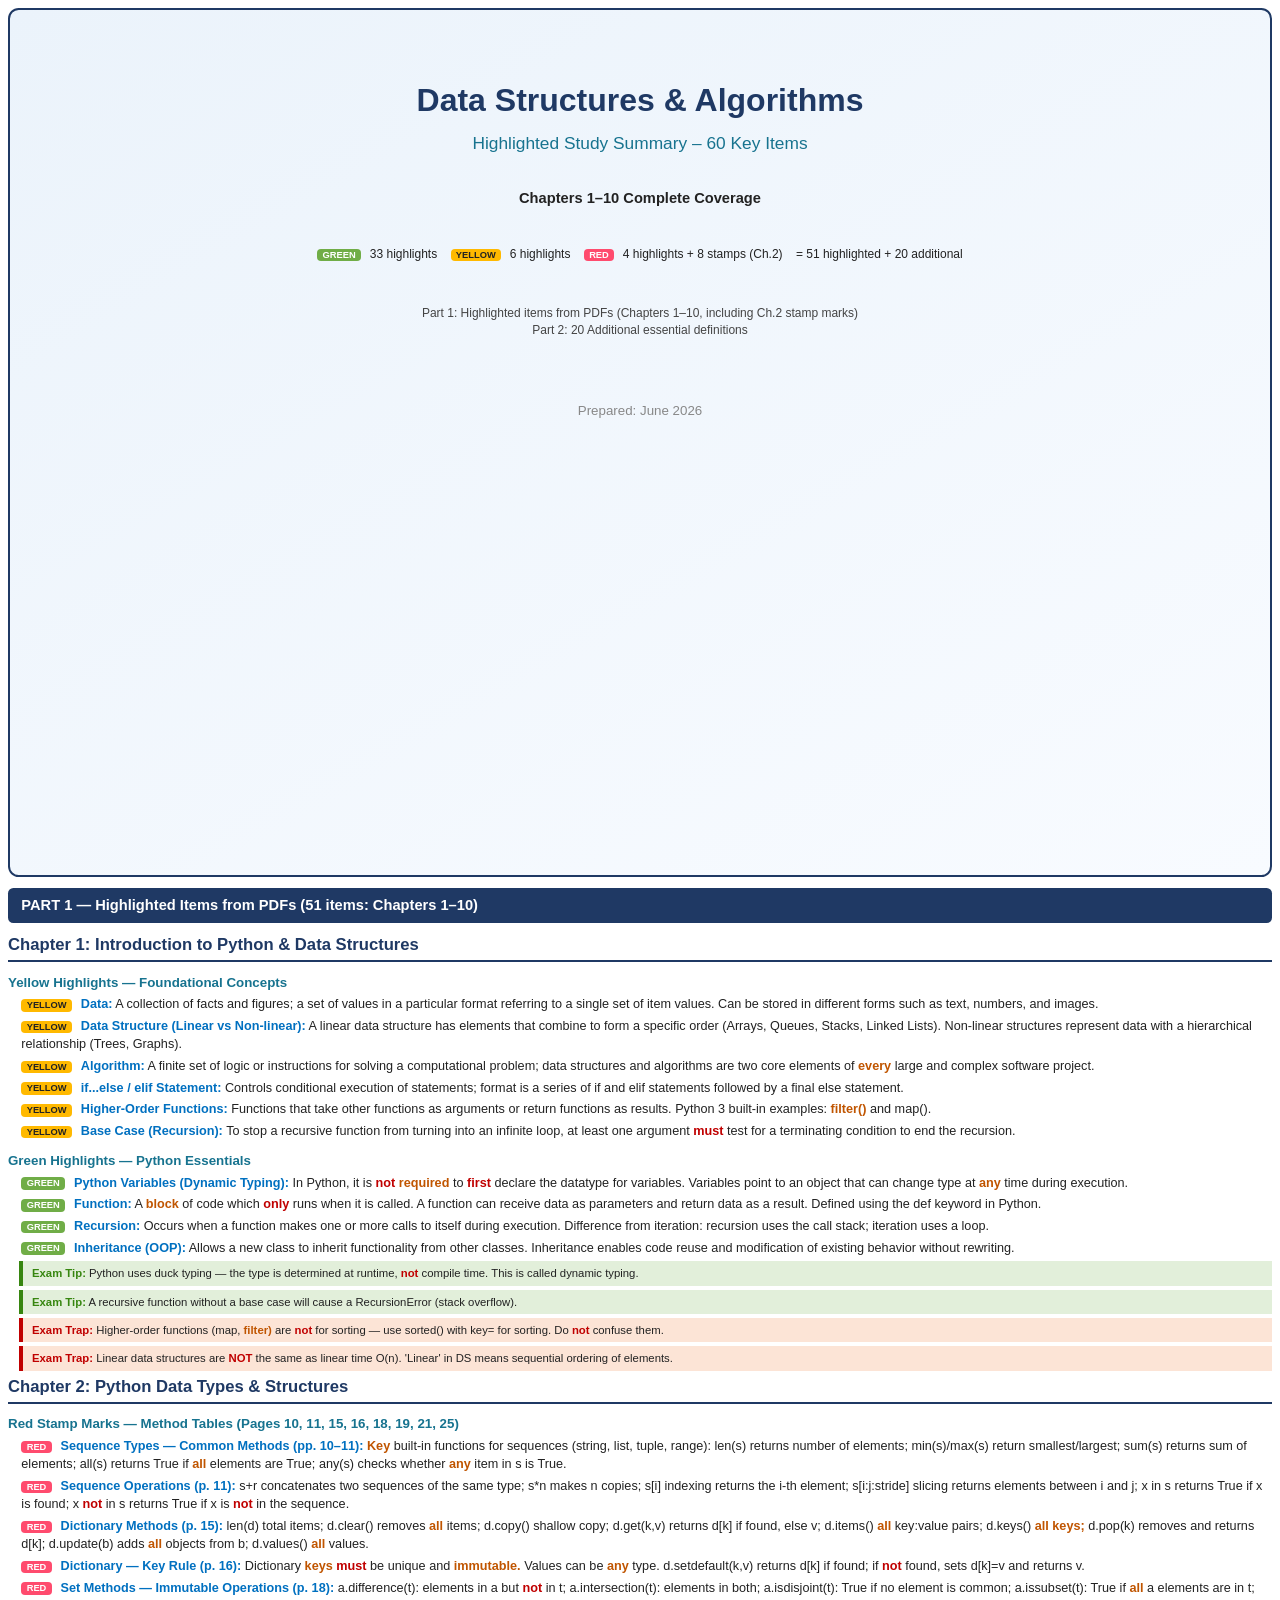
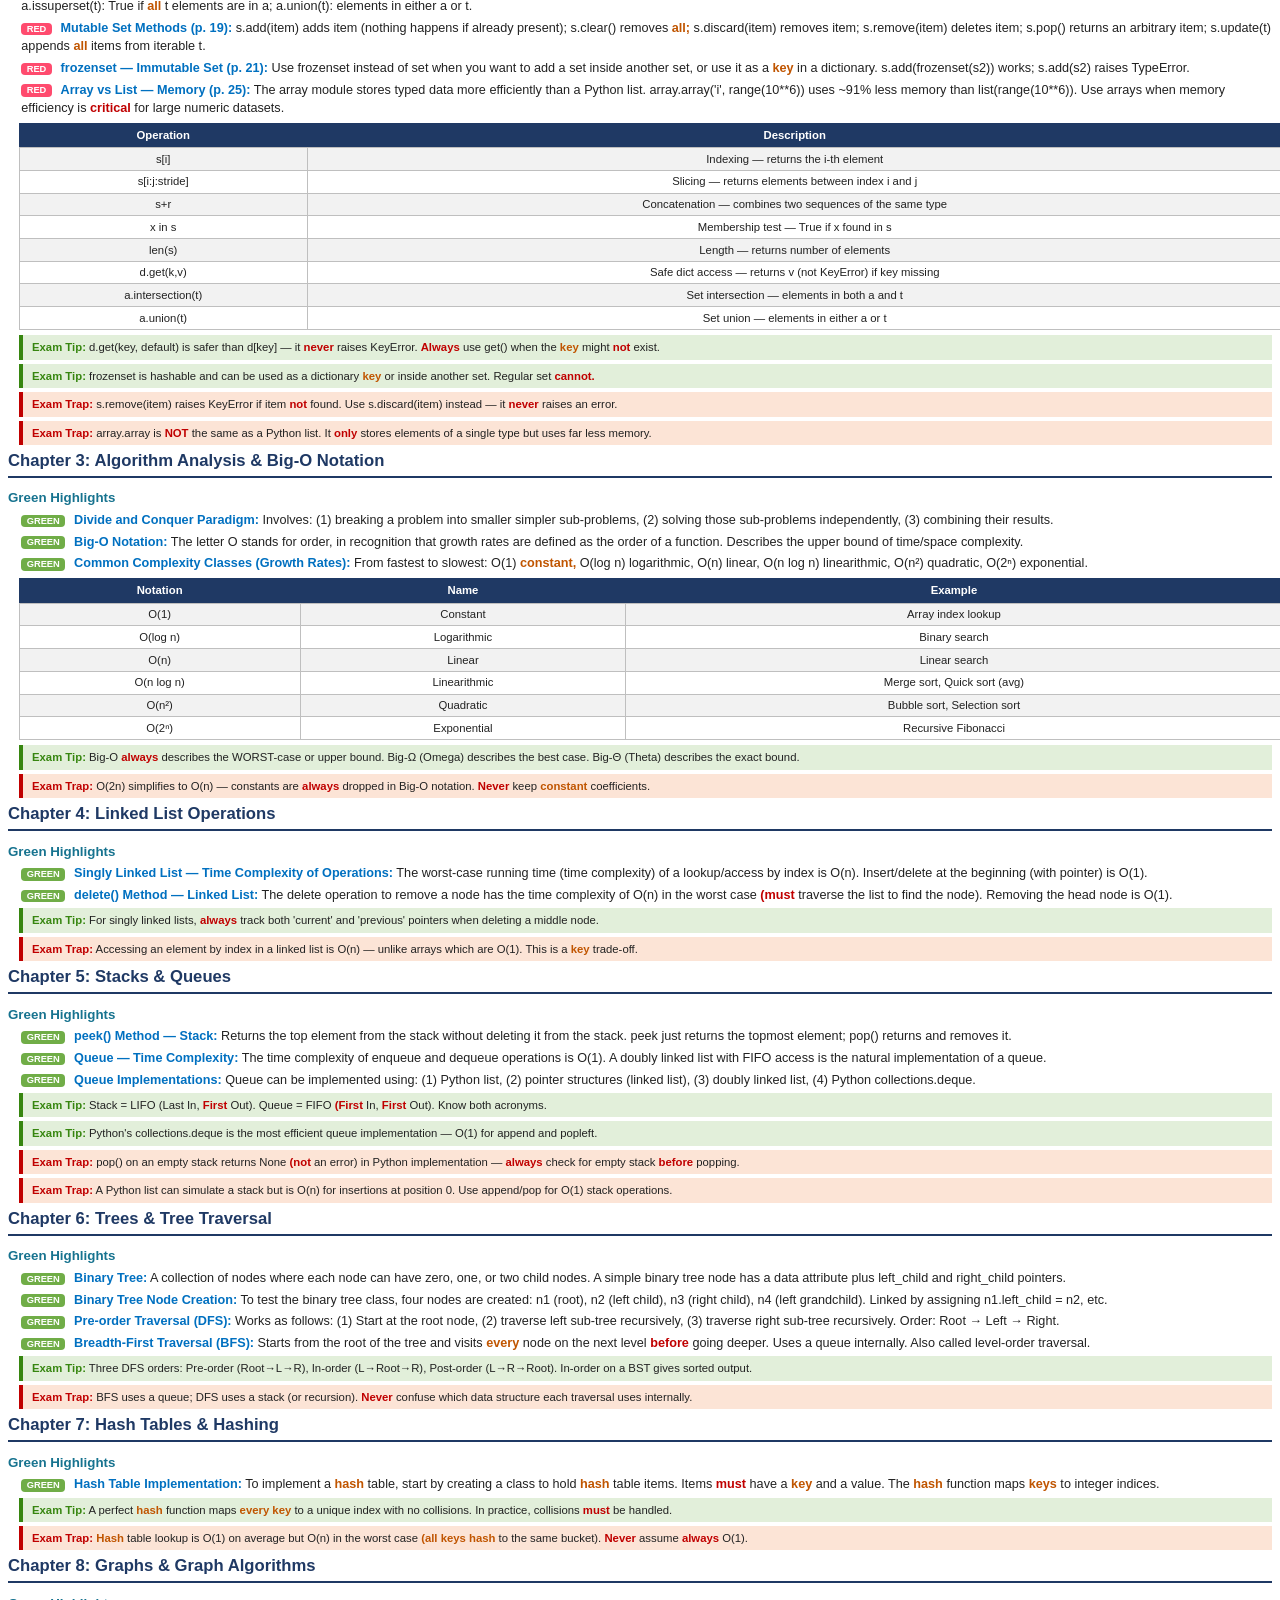
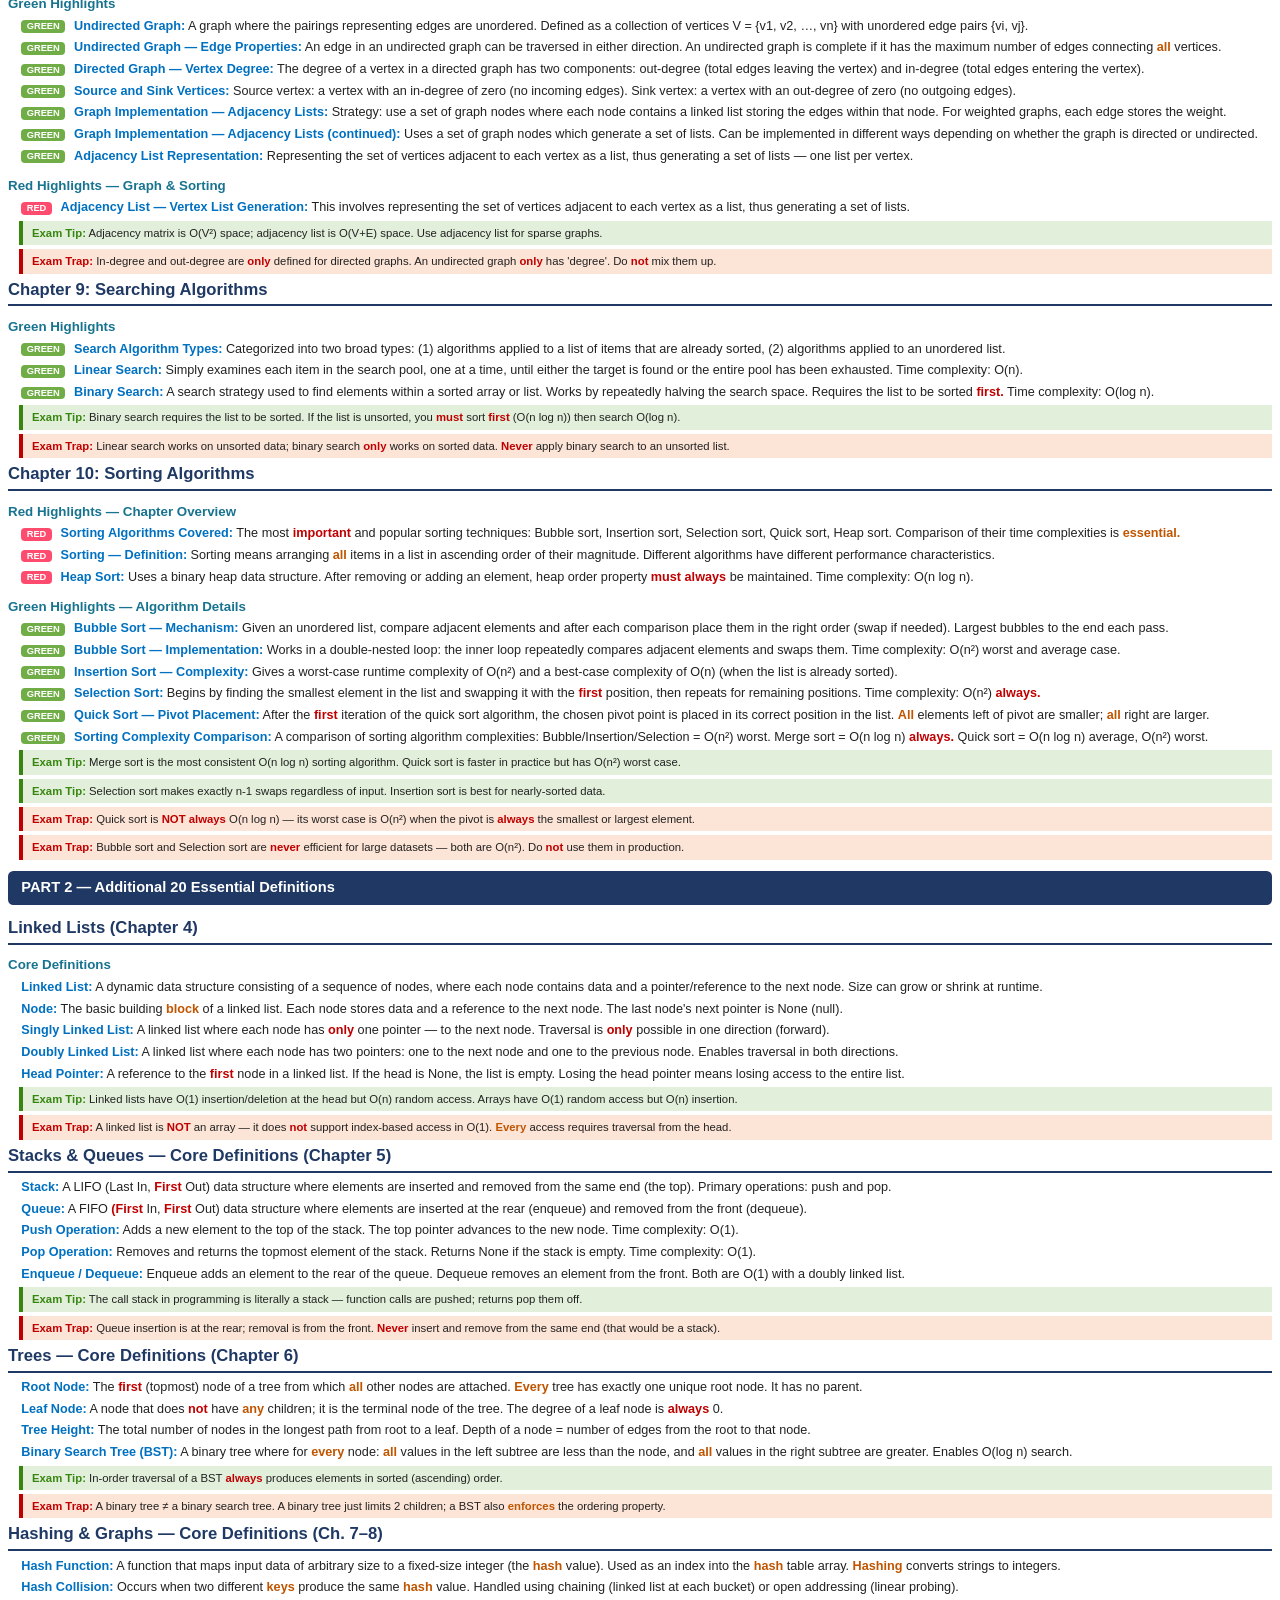
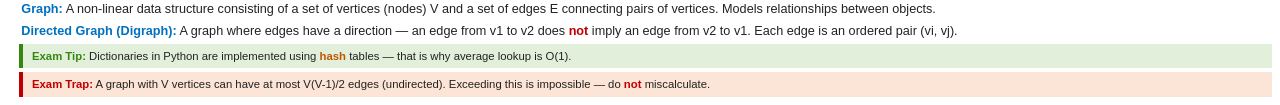
==== commit 2694aadf: "Expand keyword coloring with domain-specific terms across all summaries Added _keywords.py with 123 " ====
--- a/ds_summary.html
+++ b/ds_summary.html
@@ -121,7 +121,7 @@
   <br><br>
   <p class="date-line">Prepared: June 2026</p>
 </div>
-<div class="divider">PART 1 — Highlighted Items from PDFs (51 items: Chapters 1–10)</div><h2>Chapter 1: Introduction to Python &amp; Data Structures</h2><h3>Yellow Highlights — Foundational Concepts</h3><p class="term"><span class="badge-yellow">YELLOW</span> <span class="term-name">Data:</span> A collection of facts and figures; a set of values in a particular format referring to a single set of item values. Can be stored in different forms such as text, numbers, and images.</p><p class="term"><span class="badge-yellow">YELLOW</span> <span class="term-name">Data Structure (Linear vs Non-linear):</span> A <span class="kw-orange">linear</span> data structure has elements that combine to form a specific order (Arrays, Queues, Stacks, Linked Lists). Non-linear structures represent data with a hierarchical relationship (Trees, Graphs).</p><p class="term"><span class="badge-yellow">YELLOW</span> <span class="term-name">Algorithm:</span> A finite set of logic or instructions for solving a computational problem; data structures and algorithms are two core elements of every large and complex software project.</p><p class="term"><span class="badge-yellow">YELLOW</span> <span class="term-name">if...else / elif Statement:</span> Controls conditional execution of statements; format is a series of if and elif statements followed by a final else statement.</p><p class="term"><span class="badge-yellow">YELLOW</span> <span class="term-name">Higher-Order Functions:</span> Functions that take other functions as arguments or return functions as results. Python 3 built-in examples: filter() and map().</p><p class="term"><span class="badge-yellow">YELLOW</span> <span class="term-name">Base Case (Recursion):</span> To stop a recursive function from turning into an infinite loop, at least one argument <span class="kw-red">must</span> test for a terminating condition to end the recursion.</p><h3>Green Highlights — Python Essentials</h3><p class="term"><span class="badge-green">GREEN</span> <span class="term-name">Python Variables (Dynamic Typing):</span> In Python, it is <span class="kw-red">not</span> <span class="kw-orange">required</span> to first declare the datatype for variables. Variables point to an object that can change type at any time during execution.</p><p class="term"><span class="badge-green">GREEN</span> <span class="term-name">Function:</span> A block of code which <span class="kw-red">only</span> runs when it is called. A function can receive data as parameters and return data as a result. Defined using the def keyword in Python.</p><p class="term"><span class="badge-green">GREEN</span> <span class="term-name">Recursion:</span> Occurs when a function makes one or more calls to itself during execution. Difference from iteration: recursion uses the call stack; iteration uses a loop.</p><p class="term"><span class="badge-green">GREEN</span> <span class="term-name">Inheritance (OOP):</span> Allows a new class to inherit functionality from other classes. Inheritance enables code reuse and modification of existing behavior without rewriting.</p><div class="tip"><strong>Exam Tip:</strong> Python uses duck typing — the type is determined at runtime, <span class="kw-red">not</span> compile time. This is called dynamic typing.</div><div class="tip"><strong>Exam Tip:</strong> A recursive function without a base case will cause a RecursionError (stack overflow).</div><div class="trap"><strong>Exam Trap:</strong> Higher-order functions (map, filter) are <span class="kw-red">not</span> for sorting — use sorted() with key= for sorting. Do <span class="kw-red">not</span> confuse them.</div><div class="trap"><strong>Exam Trap:</strong> <span class="kw-orange">Linear</span> data structures are <span class="kw-red">NOT</span> the same as <span class="kw-orange">linear</span> time O(n). 'Linear' in DS means sequential ordering of elements.</div><h2>Chapter 2: Python Data Types &amp; Structures</h2><h3>Red Stamp Marks — Method Tables (Pages 10, 11, 15, 16, 18, 19, 21, 25)</h3><p class="term"><span class="badge-red">RED</span> <span class="term-name">Sequence Types — Common Methods (pp. 10–11):</span> Key built-in functions for sequences (string, list, tuple, range): len(s) returns number of elements; min(s)/max(s) return smallest/largest; sum(s) returns sum of elements; all(s) returns True if all elements are True; any(s) checks whether any item in s is True.</p><p class="term"><span class="badge-red">RED</span> <span class="term-name">Sequence Operations (p. 11):</span> s+r concatenates two sequences of the same type; s*n makes n copies; s[i] indexing returns the i-th element; s[i:j:stride] slicing returns elements between i and j; x in s returns True if x is found; x <span class="kw-red">not</span> in s returns True if x is <span class="kw-red">not</span> in the sequence.</p><p class="term"><span class="badge-red">RED</span> <span class="term-name">Dictionary Methods (p. 15):</span> len(d) total items; d.clear() removes all items; d.copy() shallow copy; d.get(k,v) returns d[k] if found, else v; d.items() all key:value pairs; d.keys() all keys; d.pop(k) removes and returns d[k]; d.update(b) adds all objects from b; d.values() all values.</p><p class="term"><span class="badge-red">RED</span> <span class="term-name">Dictionary — Key Rule (p. 16):</span> Dictionary keys <span class="kw-red">must</span> be unique and immutable. Values can be any type. d.setdefault(k,v) returns d[k] if found; if <span class="kw-red">not</span> found, sets d[k]=v and returns v.</p><p class="term"><span class="badge-red">RED</span> <span class="term-name">Set Methods — Immutable Operations (p. 18):</span> a.difference(t): elements in a but <span class="kw-red">not</span> in t; a.intersection(t): elements in both; a.isdisjoint(t): True if no element is common; a.issubset(t): True if all a elements are in t; a.issuperset(t): True if all t elements are in a; a.union(t): elements in either a or t.</p><p class="term"><span class="badge-red">RED</span> <span class="term-name">Mutable Set Methods (p. 19):</span> s.add(item) adds item (nothing happens if already present); s.clear() removes all; s.discard(item) removes item; s.remove(item) deletes item; s.pop() returns an arbitrary item; s.update(t) appends all items from iterable t.</p><p class="term"><span class="badge-red">RED</span> <span class="term-name">frozenset — Immutable Set (p. 21):</span> Use frozenset instead of set when you want to add a set inside another set, or use it as a key in a dictionary. s.add(frozenset(s2)) works; s.add(s2) raises TypeError.</p><p class="term"><span class="badge-red">RED</span> <span class="term-name">Array vs List — Memory (p. 25):</span> The array module stores typed data more efficiently than a Python list. array.array('i', range(10**6)) uses ~91% less memory than list(range(10**6)). Use arrays when memory efficiency is <span class="kw-red">critical</span> for large numeric datasets.</p><table class="complexity-table">
+<div class="divider">PART 1 — Highlighted Items from PDFs (51 items: Chapters 1–10)</div><h2>Chapter 1: Introduction to Python &amp; Data Structures</h2><h3>Yellow Highlights — Foundational Concepts</h3><p class="term"><span class="badge-yellow">YELLOW</span> <span class="term-name">Data:</span> A collection of facts and figures; a set of values in a particular format referring to a single set of item values. Can be stored in different forms such as text, numbers, and images.</p><p class="term"><span class="badge-yellow">YELLOW</span> <span class="term-name">Data Structure (Linear vs Non-linear):</span> A linear data structure has elements that combine to form a specific order (Arrays, Queues, Stacks, Linked Lists). Non-linear structures represent data with a hierarchical relationship (Trees, Graphs).</p><p class="term"><span class="badge-yellow">YELLOW</span> <span class="term-name">Algorithm:</span> A finite set of logic or instructions for solving a computational problem; data structures and algorithms are two core elements of <span class="kw-orange">every</span> large and complex software project.</p><p class="term"><span class="badge-yellow">YELLOW</span> <span class="term-name">if...else / elif Statement:</span> Controls conditional execution of statements; format is a series of if and elif statements followed by a final else statement.</p><p class="term"><span class="badge-yellow">YELLOW</span> <span class="term-name">Higher-Order Functions:</span> Functions that take other functions as arguments or return functions as results. Python 3 built-in examples: <span class="kw-orange">filter()</span> and map().</p><p class="term"><span class="badge-yellow">YELLOW</span> <span class="term-name">Base Case (Recursion):</span> To stop a recursive function from turning into an infinite loop, at least one argument <span class="kw-red">must</span> test for a terminating condition to end the recursion.</p><h3>Green Highlights — Python Essentials</h3><p class="term"><span class="badge-green">GREEN</span> <span class="term-name">Python Variables (Dynamic Typing):</span> In Python, it is <span class="kw-red">not</span> <span class="kw-orange">required</span> to <span class="kw-red">first</span> declare the datatype for variables. Variables point to an object that can change type at <span class="kw-orange">any</span> time during execution.</p><p class="term"><span class="badge-green">GREEN</span> <span class="term-name">Function:</span> A <span class="kw-orange">block</span> of code which <span class="kw-red">only</span> runs when it is called. A function can receive data as parameters and return data as a result. Defined using the def keyword in Python.</p><p class="term"><span class="badge-green">GREEN</span> <span class="term-name">Recursion:</span> Occurs when a function makes one or more calls to itself during execution. Difference from iteration: recursion uses the call stack; iteration uses a loop.</p><p class="term"><span class="badge-green">GREEN</span> <span class="term-name">Inheritance (OOP):</span> Allows a new class to inherit functionality from other classes. Inheritance enables code reuse and modification of existing behavior without rewriting.</p><div class="tip"><strong>Exam Tip:</strong> Python uses duck typing — the type is determined at runtime, <span class="kw-red">not</span> compile time. This is called dynamic typing.</div><div class="tip"><strong>Exam Tip:</strong> A recursive function without a base case will cause a RecursionError (stack overflow).</div><div class="trap"><strong>Exam Trap:</strong> Higher-order functions (map, <span class="kw-orange">filter)</span> are <span class="kw-red">not</span> for sorting — use sorted() with key= for sorting. Do <span class="kw-red">not</span> confuse them.</div><div class="trap"><strong>Exam Trap:</strong> Linear data structures are <span class="kw-red">NOT</span> the same as linear time O(n). 'Linear' in DS means sequential ordering of elements.</div><h2>Chapter 2: Python Data Types &amp; Structures</h2><h3>Red Stamp Marks — Method Tables (Pages 10, 11, 15, 16, 18, 19, 21, 25)</h3><p class="term"><span class="badge-red">RED</span> <span class="term-name">Sequence Types — Common Methods (pp. 10–11):</span> <span class="kw-orange">Key</span> built-in functions for sequences (string, list, tuple, range): len(s) returns number of elements; min(s)/max(s) return smallest/largest; sum(s) returns sum of elements; all(s) returns True if <span class="kw-orange">all</span> elements are True; any(s) checks whether <span class="kw-orange">any</span> item in s is True.</p><p class="term"><span class="badge-red">RED</span> <span class="term-name">Sequence Operations (p. 11):</span> s+r concatenates two sequences of the same type; s*n makes n copies; s[i] indexing returns the i-th element; s[i:j:stride] slicing returns elements between i and j; x in s returns True if x is found; x <span class="kw-red">not</span> in s returns True if x is <span class="kw-red">not</span> in the sequence.</p><p class="term"><span class="badge-red">RED</span> <span class="term-name">Dictionary Methods (p. 15):</span> len(d) total items; d.clear() removes <span class="kw-orange">all</span> items; d.copy() shallow copy; d.get(k,v) returns d[k] if found, else v; d.items() <span class="kw-orange">all</span> key:value pairs; d.keys() <span class="kw-orange">all</span> <span class="kw-orange">keys;</span> d.pop(k) removes and returns d[k]; d.update(b) adds <span class="kw-orange">all</span> objects from b; d.values() <span class="kw-orange">all</span> values.</p><p class="term"><span class="badge-red">RED</span> <span class="term-name">Dictionary — Key Rule (p. 16):</span> Dictionary <span class="kw-orange">keys</span> <span class="kw-red">must</span> be unique and <span class="kw-orange">immutable.</span> Values can be <span class="kw-orange">any</span> type. d.setdefault(k,v) returns d[k] if found; if <span class="kw-red">not</span> found, sets d[k]=v and returns v.</p><p class="term"><span class="badge-red">RED</span> <span class="term-name">Set Methods — Immutable Operations (p. 18):</span> a.difference(t): elements in a but <span class="kw-red">not</span> in t; a.intersection(t): elements in both; a.isdisjoint(t): True if no element is common; a.issubset(t): True if <span class="kw-orange">all</span> a elements are in t; a.issuperset(t): True if <span class="kw-orange">all</span> t elements are in a; a.union(t): elements in either a or t.</p><p class="term"><span class="badge-red">RED</span> <span class="term-name">Mutable Set Methods (p. 19):</span> s.add(item) adds item (nothing happens if already present); s.clear() removes <span class="kw-orange">all;</span> s.discard(item) removes item; s.remove(item) deletes item; s.pop() returns an arbitrary item; s.update(t) appends <span class="kw-orange">all</span> items from iterable t.</p><p class="term"><span class="badge-red">RED</span> <span class="term-name">frozenset — Immutable Set (p. 21):</span> Use frozenset instead of set when you want to add a set inside another set, or use it as a <span class="kw-orange">key</span> in a dictionary. s.add(frozenset(s2)) works; s.add(s2) raises TypeError.</p><p class="term"><span class="badge-red">RED</span> <span class="term-name">Array vs List — Memory (p. 25):</span> The array module stores typed data more efficiently than a Python list. array.array('i', range(10**6)) uses ~91% less memory than list(range(10**6)). Use arrays when memory efficiency is <span class="kw-red">critical</span> for large numeric datasets.</p><table class="complexity-table">
 <tr><th>Operation</th><th>Description</th></tr>
 <tr><td>s[i]</td><td>Indexing — returns the i-th element</td></tr>
 <tr><td>s[i:j:stride]</td><td>Slicing — returns elements between index i and j</td></tr>
@@ -131,7 +131,7 @@
 <tr><td>d.get(k,v)</td><td>Safe dict access — returns v (not KeyError) if key missing</td></tr>
 <tr><td>a.intersection(t)</td><td>Set intersection — elements in both a and t</td></tr>
 <tr><td>a.union(t)</td><td>Set union — elements in either a or t</td></tr>
-</table><div class="tip"><strong>Exam Tip:</strong> d.get(key, default) is safer than d[key] — it <span class="kw-red">never</span> raises KeyError. <span class="kw-red">Always</span> use get() when the key might <span class="kw-red">not</span> exist.</div><div class="tip"><strong>Exam Tip:</strong> frozenset is hashable and can be used as a dictionary key or inside another set. Regular set <span class="kw-red">cannot.</span></div><div class="trap"><strong>Exam Trap:</strong> s.remove(item) raises KeyError if item <span class="kw-red">not</span> found. Use s.discard(item) instead — it <span class="kw-red">never</span> raises an error.</div><div class="trap"><strong>Exam Trap:</strong> array.array is <span class="kw-red">NOT</span> the same as a Python list. It <span class="kw-red">only</span> stores elements of a single type but uses far less memory.</div><h2>Chapter 3: Algorithm Analysis &amp; Big-O Notation</h2><h3>Green Highlights</h3><p class="term"><span class="badge-green">GREEN</span> <span class="term-name">Divide and Conquer Paradigm:</span> Involves: (1) breaking a problem into smaller simpler sub-problems, (2) solving those sub-problems independently, (3) combining their results.</p><p class="term"><span class="badge-green">GREEN</span> <span class="term-name">Big-O Notation:</span> The letter O stands for order, in recognition that growth rates are defined as the order of a function. Describes the upper bound of time/space complexity.</p><p class="term"><span class="badge-green">GREEN</span> <span class="term-name">Common Complexity Classes (Growth Rates):</span> From fastest to slowest: O(1) <span class="kw-orange">constant,</span> O(log n) <span class="kw-orange">logarithmic,</span> O(n) <span class="kw-orange">linear,</span> O(n log n) linearithmic, O(n²) <span class="kw-orange">quadratic,</span> O(2ⁿ) exponential.</p><table class="complexity-table">
+</table><div class="tip"><strong>Exam Tip:</strong> d.get(key, default) is safer than d[key] — it <span class="kw-red">never</span> raises KeyError. <span class="kw-red">Always</span> use get() when the <span class="kw-orange">key</span> might <span class="kw-red">not</span> exist.</div><div class="tip"><strong>Exam Tip:</strong> frozenset is hashable and can be used as a dictionary <span class="kw-orange">key</span> or inside another set. Regular set <span class="kw-red">cannot.</span></div><div class="trap"><strong>Exam Trap:</strong> s.remove(item) raises KeyError if item <span class="kw-red">not</span> found. Use s.discard(item) instead — it <span class="kw-red">never</span> raises an error.</div><div class="trap"><strong>Exam Trap:</strong> array.array is <span class="kw-red">NOT</span> the same as a Python list. It <span class="kw-red">only</span> stores elements of a single type but uses far less memory.</div><h2>Chapter 3: Algorithm Analysis &amp; Big-O Notation</h2><h3>Green Highlights</h3><p class="term"><span class="badge-green">GREEN</span> <span class="term-name">Divide and Conquer Paradigm:</span> Involves: (1) breaking a problem into smaller simpler sub-problems, (2) solving those sub-problems independently, (3) combining their results.</p><p class="term"><span class="badge-green">GREEN</span> <span class="term-name">Big-O Notation:</span> The letter O stands for order, in recognition that growth rates are defined as the order of a function. Describes the upper bound of time/space complexity.</p><p class="term"><span class="badge-green">GREEN</span> <span class="term-name">Common Complexity Classes (Growth Rates):</span> From fastest to slowest: O(1) <span class="kw-orange">constant,</span> O(log n) logarithmic, O(n) linear, O(n log n) linearithmic, O(n²) quadratic, O(2ⁿ) exponential.</p><table class="complexity-table">
 <tr><th>Notation</th><th>Name</th><th>Example</th></tr>
 <tr><td>O(1)</td><td>Constant</td><td>Array index lookup</td></tr>
 <tr><td>O(log n)</td><td>Logarithmic</td><td>Binary search</td></tr>
@@ -139,6 +139,6 @@
 <tr><td>O(n log n)</td><td>Linearithmic</td><td>Merge sort, Quick sort (avg)</td></tr>
 <tr><td>O(n²)</td><td>Quadratic</td><td>Bubble sort, Selection sort</td></tr>
 <tr><td>O(2ⁿ)</td><td>Exponential</td><td>Recursive Fibonacci</td></tr>
-</table><div class="tip"><strong>Exam Tip:</strong> Big-O <span class="kw-red">always</span> describes the WORST-case or upper bound. Big-Ω (Omega) describes the best case. Big-Θ (Theta) describes the exact bound.</div><div class="trap"><strong>Exam Trap:</strong> O(2n) simplifies to O(n) — constants are <span class="kw-red">always</span> dropped in Big-O notation. <span class="kw-red">Never</span> keep <span class="kw-orange">constant</span> coefficients.</div><h2>Chapter 4: Linked List Operations</h2><h3>Green Highlights</h3><p class="term"><span class="badge-green">GREEN</span> <span class="term-name">Singly Linked List — Time Complexity of Operations:</span> The worst-case running time (time complexity) of a lookup/access by index is O(n). Insert/delete at the beginning (with pointer) is O(1).</p><p class="term"><span class="badge-green">GREEN</span> <span class="term-name">delete() Method — Linked List:</span> The delete operation to remove a node has the time complexity of O(n) in the worst case <span class="kw-red">(must</span> traverse the list to find the node). Removing the head node is O(1).</p><div class="tip"><strong>Exam Tip:</strong> For singly linked lists, <span class="kw-red">always</span> track both 'current' and 'previous' pointers when deleting a middle node.</div><div class="trap"><strong>Exam Trap:</strong> Accessing an element by index in a linked list is O(n) — unlike arrays which are O(1). This is a key trade-off.</div><h2>Chapter 5: Stacks &amp; Queues</h2><h3>Green Highlights</h3><p class="term"><span class="badge-green">GREEN</span> <span class="term-name">peek() Method — Stack:</span> Returns the top element from the stack without deleting it from the stack. peek just returns the topmost element; pop() returns and removes it.</p><p class="term"><span class="badge-green">GREEN</span> <span class="term-name">Queue — Time Complexity:</span> The time complexity of enqueue and dequeue operations is O(1). A doubly linked list with FIFO access is the natural implementation of a queue.</p><p class="term"><span class="badge-green">GREEN</span> <span class="term-name">Queue Implementations:</span> Queue can be implemented using: (1) Python list, (2) pointer structures (linked list), (3) doubly linked list, (4) Python collections.deque.</p><div class="tip"><strong>Exam Tip:</strong> Stack = LIFO (Last In, First Out). Queue = FIFO (First In, First Out). Know both acronyms.</div><div class="tip"><strong>Exam Tip:</strong> Python's collections.deque is the most efficient queue implementation — O(1) for append and popleft.</div><div class="trap"><strong>Exam Trap:</strong> pop() on an empty stack returns None <span class="kw-red">(not</span> an error) in Python implementation — <span class="kw-red">always</span> check for empty stack <span class="kw-orange">before</span> popping.</div><div class="trap"><strong>Exam Trap:</strong> A Python list can simulate a stack but is O(n) for insertions at position 0. Use append/pop for O(1) stack operations.</div><h2>Chapter 6: Trees &amp; Tree Traversal</h2><h3>Green Highlights</h3><p class="term"><span class="badge-green">GREEN</span> <span class="term-name">Binary Tree:</span> A collection of nodes where each node can have zero, one, or two child nodes. A simple binary tree node has a data attribute plus left_child and right_child pointers.</p><p class="term"><span class="badge-green">GREEN</span> <span class="term-name">Binary Tree Node Creation:</span> To test the binary tree class, four nodes are created: n1 (root), n2 (left child), n3 (right child), n4 (left grandchild). Linked by assigning n1.left_child = n2, etc.</p><p class="term"><span class="badge-green">GREEN</span> <span class="term-name">Pre-order Traversal (DFS):</span> Works as follows: (1) Start at the root node, (2) traverse left sub-tree recursively, (3) traverse right sub-tree recursively. Order: Root → Left → Right.</p><p class="term"><span class="badge-green">GREEN</span> <span class="term-name">Breadth-First Traversal (BFS):</span> Starts from the root of the tree and visits every node on the next level <span class="kw-orange">before</span> going deeper. Uses a queue internally. Also called level-order traversal.</p><div class="tip"><strong>Exam Tip:</strong> Three DFS orders: Pre-order (Root→L→R), In-order (L→Root→R), Post-order (L→R→Root). In-order on a BST gives sorted output.</div><div class="trap"><strong>Exam Trap:</strong> BFS uses a queue; DFS uses a stack (or recursion). <span class="kw-red">Never</span> confuse which data structure each traversal uses internally.</div><h2>Chapter 7: Hash Tables &amp; Hashing</h2><h3>Green Highlights</h3><p class="term"><span class="badge-green">GREEN</span> <span class="term-name">Hash Table Implementation:</span> To implement a hash table, start by creating a class to hold hash table items. Items <span class="kw-red">must</span> have a key and a value. The hash function maps keys to integer indices.</p><div class="tip"><strong>Exam Tip:</strong> A perfect hash function maps every key to a unique index with no collisions. In practice, collisions <span class="kw-red">must</span> be handled.</div><div class="trap"><strong>Exam Trap:</strong> Hash table lookup is O(1) on average but O(n) in the worst case (all keys hash to the same bucket). <span class="kw-red">Never</span> assume <span class="kw-red">always</span> O(1).</div><h2>Chapter 8: Graphs &amp; Graph Algorithms</h2><h3>Green Highlights</h3><p class="term"><span class="badge-green">GREEN</span> <span class="term-name">Undirected Graph:</span> A graph where the pairings representing edges are unordered. Defined as a collection of vertices V = {v1, v2, …, vn} with unordered edge pairs {vi, vj}.</p><p class="term"><span class="badge-green">GREEN</span> <span class="term-name">Undirected Graph — Edge Properties:</span> An edge in an undirected graph can be traversed in either direction. An undirected graph is complete if it has the maximum number of edges connecting all vertices.</p><p class="term"><span class="badge-green">GREEN</span> <span class="term-name">Directed Graph — Vertex Degree:</span> The degree of a vertex in a directed graph has two components: out-degree (total edges leaving the vertex) and in-degree (total edges entering the vertex).</p><p class="term"><span class="badge-green">GREEN</span> <span class="term-name">Source and Sink Vertices:</span> Source vertex: a vertex with an in-degree of zero (no incoming edges). Sink vertex: a vertex with an out-degree of zero (no outgoing edges).</p><p class="term"><span class="badge-green">GREEN</span> <span class="term-name">Graph Implementation — Adjacency Lists:</span> Strategy: use a set of graph nodes where each node contains a linked list storing the edges within that node. For weighted graphs, each edge stores the weight.</p><p class="term"><span class="badge-green">GREEN</span> <span class="term-name">Graph Implementation — Adjacency Lists (continued):</span> Uses a set of graph nodes which generate a set of lists. Can be implemented in different ways depending on whether the graph is directed or undirected.</p><p class="term"><span class="badge-green">GREEN</span> <span class="term-name">Adjacency List Representation:</span> Representing the set of vertices adjacent to each vertex as a list, thus generating a set of lists — one list per vertex.</p><h3>Red Highlights — Graph &amp; Sorting</h3><p class="term"><span class="badge-red">RED</span> <span class="term-name">Adjacency List — Vertex List Generation:</span> This involves representing the set of vertices adjacent to each vertex as a list, thus generating a set of lists.</p><div class="tip"><strong>Exam Tip:</strong> Adjacency matrix is O(V²) space; adjacency list is O(V+E) space. Use adjacency list for sparse graphs.</div><div class="trap"><strong>Exam Trap:</strong> In-degree and out-degree are <span class="kw-red">only</span> defined for directed graphs. An undirected graph <span class="kw-red">only</span> has 'degree'. Do <span class="kw-red">not</span> mix them up.</div><h2>Chapter 9: Searching Algorithms</h2><h3>Green Highlights</h3><p class="term"><span class="badge-green">GREEN</span> <span class="term-name">Search Algorithm Types:</span> Categorized into two broad types: (1) algorithms applied to a list of items that are already sorted, (2) algorithms applied to an unordered list.</p><p class="term"><span class="badge-green">GREEN</span> <span class="term-name">Linear Search:</span> Simply examines each item in the search pool, one at a time, until either the target is found or the entire pool has been exhausted. Time complexity: O(n).</p><p class="term"><span class="badge-green">GREEN</span> <span class="term-name">Binary Search:</span> A search strategy used to find elements within a sorted array or list. Works by repeatedly halving the search space. Requires the list to be sorted first. Time complexity: O(log n).</p><div class="tip"><strong>Exam Tip:</strong> Binary search requires the list to be sorted. If the list is unsorted, you <span class="kw-red">must</span> sort first (O(n log n)) then search O(log n).</div><div class="trap"><strong>Exam Trap:</strong> <span class="kw-orange">Linear</span> search works on unsorted data; binary search <span class="kw-red">only</span> works on sorted data. <span class="kw-red">Never</span> apply binary search to an unsorted list.</div><h2>Chapter 10: Sorting Algorithms</h2><h3>Red Highlights — Chapter Overview</h3><p class="term"><span class="badge-red">RED</span> <span class="term-name">Sorting Algorithms Covered:</span> The most <span class="kw-red">important</span> and popular sorting techniques: Bubble sort, Insertion sort, Selection sort, Quick sort, Heap sort. Comparison of their time complexities is essential.</p><p class="term"><span class="badge-red">RED</span> <span class="term-name">Sorting — Definition:</span> Sorting means arranging all items in a list in ascending order of their magnitude. Different algorithms have different performance characteristics.</p><p class="term"><span class="badge-red">RED</span> <span class="term-name">Heap Sort:</span> Uses a binary heap data structure. After removing or adding an element, heap order property <span class="kw-red">must</span> <span class="kw-red">always</span> be maintained. Time complexity: O(n log n).</p><h3>Green Highlights — Algorithm Details</h3><p class="term"><span class="badge-green">GREEN</span> <span class="term-name">Bubble Sort — Mechanism:</span> Given an unordered list, compare adjacent elements and after each comparison place them in the right order (swap if needed). Largest bubbles to the end each pass.</p><p class="term"><span class="badge-green">GREEN</span> <span class="term-name">Bubble Sort — Implementation:</span> Works in a double-nested loop: the inner loop repeatedly compares adjacent elements and swaps them. Time complexity: O(n²) worst and average case.</p><p class="term"><span class="badge-green">GREEN</span> <span class="term-name">Insertion Sort — Complexity:</span> Gives a worst-case runtime complexity of O(n²) and a best-case complexity of O(n) (when the list is already sorted).</p><p class="term"><span class="badge-green">GREEN</span> <span class="term-name">Selection Sort:</span> Begins by finding the smallest element in the list and swapping it with the first position, then repeats for remaining positions. Time complexity: O(n²) <span class="kw-red">always.</span></p><p class="term"><span class="badge-green">GREEN</span> <span class="term-name">Quick Sort — Pivot Placement:</span> After the first iteration of the quick sort algorithm, the chosen pivot point is placed in its correct position in the list. All elements left of pivot are smaller; all right are larger.</p><p class="term"><span class="badge-green">GREEN</span> <span class="term-name">Sorting Complexity Comparison:</span> A comparison of sorting algorithm complexities: Bubble/Insertion/Selection = O(n²) worst. Merge sort = O(n log n) <span class="kw-red">always.</span> Quick sort = O(n log n) average, O(n²) worst.</p><div class="tip"><strong>Exam Tip:</strong> Merge sort is the most consistent O(n log n) sorting algorithm. Quick sort is faster in practice but has O(n²) worst case.</div><div class="tip"><strong>Exam Tip:</strong> Selection sort makes exactly n-1 swaps regardless of input. Insertion sort is best for nearly-sorted data.</div><div class="trap"><strong>Exam Trap:</strong> Quick sort is <span class="kw-red">NOT</span> <span class="kw-red">always</span> O(n log n) — its worst case is O(n²) when the pivot is <span class="kw-red">always</span> the smallest or largest element.</div><div class="trap"><strong>Exam Trap:</strong> Bubble sort and Selection sort are <span class="kw-red">never</span> efficient for large datasets — both are O(n²). Do <span class="kw-red">not</span> use them in production.</div><div class="divider">PART 2 — Additional 20 Essential Definitions</div><h2>Linked Lists (Chapter 4)</h2><h3>Core Definitions</h3><p class="term"><span class="term-name">Linked List:</span> A dynamic data structure consisting of a sequence of nodes, where each node contains data and a pointer/reference to the next node. Size can grow or shrink at runtime.</p><p class="term"><span class="term-name">Node:</span> The basic building block of a linked list. Each node stores data and a reference to the next node. The last node's next pointer is None (null).</p><p class="term"><span class="term-name">Singly Linked List:</span> A linked list where each node has <span class="kw-red">only</span> one pointer — to the next node. Traversal is <span class="kw-red">only</span> possible in one direction (forward).</p><p class="term"><span class="term-name">Doubly Linked List:</span> A linked list where each node has two pointers: one to the next node and one to the previous node. Enables traversal in both directions.</p><p class="term"><span class="term-name">Head Pointer:</span> A reference to the first node in a linked list. If the head is None, the list is empty. Losing the head pointer means losing access to the entire list.</p><div class="tip"><strong>Exam Tip:</strong> Linked lists have O(1) insertion/deletion at the head but O(n) random access. Arrays have O(1) random access but O(n) insertion.</div><div class="trap"><strong>Exam Trap:</strong> A linked list is <span class="kw-red">NOT</span> an array — it does <span class="kw-red">not</span> support index-based access in O(1). Every access requires traversal from the head.</div><h2>Stacks &amp; Queues — Core Definitions (Chapter 5)</h2><p class="term"><span class="term-name">Stack:</span> A LIFO (Last In, First Out) data structure where elements are inserted and removed from the same end (the top). Primary operations: push and pop.</p><p class="term"><span class="term-name">Queue:</span> A FIFO (First In, First Out) data structure where elements are inserted at the rear (enqueue) and removed from the front (dequeue).</p><p class="term"><span class="term-name">Push Operation:</span> Adds a new element to the top of the stack. The top pointer advances to the new node. Time complexity: O(1).</p><p class="term"><span class="term-name">Pop Operation:</span> Removes and returns the topmost element of the stack. Returns None if the stack is empty. Time complexity: O(1).</p><p class="term"><span class="term-name">Enqueue / Dequeue:</span> Enqueue adds an element to the rear of the queue. Dequeue removes an element from the front. Both are O(1) with a doubly linked list.</p><div class="tip"><strong>Exam Tip:</strong> The call stack in programming is literally a stack — function calls are pushed; returns pop them off.</div><div class="trap"><strong>Exam Trap:</strong> Queue insertion is at the rear; removal is from the front. <span class="kw-red">Never</span> insert and remove from the same end (that would be a stack).</div><h2>Trees — Core Definitions (Chapter 6)</h2><p class="term"><span class="term-name">Root Node:</span> The first (topmost) node of a tree from which all other nodes are attached. Every tree has exactly one unique root node. It has no parent.</p><p class="term"><span class="term-name">Leaf Node:</span> A node that does <span class="kw-red">not</span> have any children; it is the terminal node of the tree. The degree of a leaf node is <span class="kw-red">always</span> 0.</p><p class="term"><span class="term-name">Tree Height:</span> The total number of nodes in the longest path from root to a leaf. Depth of a node = number of edges from the root to that node.</p><p class="term"><span class="term-name">Binary Search Tree (BST):</span> A binary tree where for every node: all values in the left subtree are less than the node, and all values in the right subtree are greater. Enables O(log n) search.</p><div class="tip"><strong>Exam Tip:</strong> In-order traversal of a BST <span class="kw-red">always</span> produces elements in sorted (ascending) order.</div><div class="trap"><strong>Exam Trap:</strong> A binary tree ≠ a binary search tree. A binary tree just limits 2 children; a BST also enforces the ordering property.</div><h2>Hashing &amp; Graphs — Core Definitions (Ch. 7–8)</h2><p class="term"><span class="term-name">Hash Function:</span> A function that maps input data of arbitrary size to a fixed-size integer (the hash value). Used as an index into the hash table array. Hashing converts strings to integers.</p><p class="term"><span class="term-name">Hash Collision:</span> Occurs when two different keys produce the same hash value. Handled using chaining (linked list at each bucket) or open addressing <span class="kw-orange">(linear</span> probing).</p><p class="term"><span class="term-name">Graph:</span> A non-linear data structure consisting of a set of vertices (nodes) V and a set of edges E connecting pairs of vertices. Models relationships between objects.</p><p class="term"><span class="term-name">Directed Graph (Digraph):</span> A graph where edges have a direction — an edge from v1 to v2 does <span class="kw-red">not</span> imply an edge from v2 to v1. Each edge is an ordered pair (vi, vj).</p><div class="tip"><strong>Exam Tip:</strong> Dictionaries in Python are implemented using hash tables — that is why average lookup is O(1).</div><div class="trap"><strong>Exam Trap:</strong> A graph with V vertices can have at most V(V-1)/2 edges (undirected). Exceeding this is impossible — do <span class="kw-red">not</span> miscalculate.</div>
+</table><div class="tip"><strong>Exam Tip:</strong> Big-O <span class="kw-red">always</span> describes the WORST-case or upper bound. Big-Ω (Omega) describes the best case. Big-Θ (Theta) describes the exact bound.</div><div class="trap"><strong>Exam Trap:</strong> O(2n) simplifies to O(n) — constants are <span class="kw-red">always</span> dropped in Big-O notation. <span class="kw-red">Never</span> keep <span class="kw-orange">constant</span> coefficients.</div><h2>Chapter 4: Linked List Operations</h2><h3>Green Highlights</h3><p class="term"><span class="badge-green">GREEN</span> <span class="term-name">Singly Linked List — Time Complexity of Operations:</span> The worst-case running time (time complexity) of a lookup/access by index is O(n). Insert/delete at the beginning (with pointer) is O(1).</p><p class="term"><span class="badge-green">GREEN</span> <span class="term-name">delete() Method — Linked List:</span> The delete operation to remove a node has the time complexity of O(n) in the worst case <span class="kw-red">(must</span> traverse the list to find the node). Removing the head node is O(1).</p><div class="tip"><strong>Exam Tip:</strong> For singly linked lists, <span class="kw-red">always</span> track both 'current' and 'previous' pointers when deleting a middle node.</div><div class="trap"><strong>Exam Trap:</strong> Accessing an element by index in a linked list is O(n) — unlike arrays which are O(1). This is a <span class="kw-orange">key</span> trade-off.</div><h2>Chapter 5: Stacks &amp; Queues</h2><h3>Green Highlights</h3><p class="term"><span class="badge-green">GREEN</span> <span class="term-name">peek() Method — Stack:</span> Returns the top element from the stack without deleting it from the stack. peek just returns the topmost element; pop() returns and removes it.</p><p class="term"><span class="badge-green">GREEN</span> <span class="term-name">Queue — Time Complexity:</span> The time complexity of enqueue and dequeue operations is O(1). A doubly linked list with FIFO access is the natural implementation of a queue.</p><p class="term"><span class="badge-green">GREEN</span> <span class="term-name">Queue Implementations:</span> Queue can be implemented using: (1) Python list, (2) pointer structures (linked list), (3) doubly linked list, (4) Python collections.deque.</p><div class="tip"><strong>Exam Tip:</strong> Stack = LIFO (Last In, <span class="kw-red">First</span> Out). Queue = FIFO <span class="kw-red">(First</span> In, <span class="kw-red">First</span> Out). Know both acronyms.</div><div class="tip"><strong>Exam Tip:</strong> Python's collections.deque is the most efficient queue implementation — O(1) for append and popleft.</div><div class="trap"><strong>Exam Trap:</strong> pop() on an empty stack returns None <span class="kw-red">(not</span> an error) in Python implementation — <span class="kw-red">always</span> check for empty stack <span class="kw-red">before</span> popping.</div><div class="trap"><strong>Exam Trap:</strong> A Python list can simulate a stack but is O(n) for insertions at position 0. Use append/pop for O(1) stack operations.</div><h2>Chapter 6: Trees &amp; Tree Traversal</h2><h3>Green Highlights</h3><p class="term"><span class="badge-green">GREEN</span> <span class="term-name">Binary Tree:</span> A collection of nodes where each node can have zero, one, or two child nodes. A simple binary tree node has a data attribute plus left_child and right_child pointers.</p><p class="term"><span class="badge-green">GREEN</span> <span class="term-name">Binary Tree Node Creation:</span> To test the binary tree class, four nodes are created: n1 (root), n2 (left child), n3 (right child), n4 (left grandchild). Linked by assigning n1.left_child = n2, etc.</p><p class="term"><span class="badge-green">GREEN</span> <span class="term-name">Pre-order Traversal (DFS):</span> Works as follows: (1) Start at the root node, (2) traverse left sub-tree recursively, (3) traverse right sub-tree recursively. Order: Root → Left → Right.</p><p class="term"><span class="badge-green">GREEN</span> <span class="term-name">Breadth-First Traversal (BFS):</span> Starts from the root of the tree and visits <span class="kw-orange">every</span> node on the next level <span class="kw-red">before</span> going deeper. Uses a queue internally. Also called level-order traversal.</p><div class="tip"><strong>Exam Tip:</strong> Three DFS orders: Pre-order (Root→L→R), In-order (L→Root→R), Post-order (L→R→Root). In-order on a BST gives sorted output.</div><div class="trap"><strong>Exam Trap:</strong> BFS uses a queue; DFS uses a stack (or recursion). <span class="kw-red">Never</span> confuse which data structure each traversal uses internally.</div><h2>Chapter 7: Hash Tables &amp; Hashing</h2><h3>Green Highlights</h3><p class="term"><span class="badge-green">GREEN</span> <span class="term-name">Hash Table Implementation:</span> To implement a <span class="kw-orange">hash</span> table, start by creating a class to hold <span class="kw-orange">hash</span> table items. Items <span class="kw-red">must</span> have a <span class="kw-orange">key</span> and a value. The <span class="kw-orange">hash</span> function maps <span class="kw-orange">keys</span> to integer indices.</p><div class="tip"><strong>Exam Tip:</strong> A perfect <span class="kw-orange">hash</span> function maps <span class="kw-orange">every</span> <span class="kw-orange">key</span> to a unique index with no collisions. In practice, collisions <span class="kw-red">must</span> be handled.</div><div class="trap"><strong>Exam Trap:</strong> <span class="kw-orange">Hash</span> table lookup is O(1) on average but O(n) in the worst case <span class="kw-orange">(all</span> <span class="kw-orange">keys</span> <span class="kw-orange">hash</span> to the same bucket). <span class="kw-red">Never</span> assume <span class="kw-red">always</span> O(1).</div><h2>Chapter 8: Graphs &amp; Graph Algorithms</h2><h3>Green Highlights</h3><p class="term"><span class="badge-green">GREEN</span> <span class="term-name">Undirected Graph:</span> A graph where the pairings representing edges are unordered. Defined as a collection of vertices V = {v1, v2, …, vn} with unordered edge pairs {vi, vj}.</p><p class="term"><span class="badge-green">GREEN</span> <span class="term-name">Undirected Graph — Edge Properties:</span> An edge in an undirected graph can be traversed in either direction. An undirected graph is complete if it has the maximum number of edges connecting <span class="kw-orange">all</span> vertices.</p><p class="term"><span class="badge-green">GREEN</span> <span class="term-name">Directed Graph — Vertex Degree:</span> The degree of a vertex in a directed graph has two components: out-degree (total edges leaving the vertex) and in-degree (total edges entering the vertex).</p><p class="term"><span class="badge-green">GREEN</span> <span class="term-name">Source and Sink Vertices:</span> Source vertex: a vertex with an in-degree of zero (no incoming edges). Sink vertex: a vertex with an out-degree of zero (no outgoing edges).</p><p class="term"><span class="badge-green">GREEN</span> <span class="term-name">Graph Implementation — Adjacency Lists:</span> Strategy: use a set of graph nodes where each node contains a linked list storing the edges within that node. For weighted graphs, each edge stores the weight.</p><p class="term"><span class="badge-green">GREEN</span> <span class="term-name">Graph Implementation — Adjacency Lists (continued):</span> Uses a set of graph nodes which generate a set of lists. Can be implemented in different ways depending on whether the graph is directed or undirected.</p><p class="term"><span class="badge-green">GREEN</span> <span class="term-name">Adjacency List Representation:</span> Representing the set of vertices adjacent to each vertex as a list, thus generating a set of lists — one list per vertex.</p><h3>Red Highlights — Graph &amp; Sorting</h3><p class="term"><span class="badge-red">RED</span> <span class="term-name">Adjacency List — Vertex List Generation:</span> This involves representing the set of vertices adjacent to each vertex as a list, thus generating a set of lists.</p><div class="tip"><strong>Exam Tip:</strong> Adjacency matrix is O(V²) space; adjacency list is O(V+E) space. Use adjacency list for sparse graphs.</div><div class="trap"><strong>Exam Trap:</strong> In-degree and out-degree are <span class="kw-red">only</span> defined for directed graphs. An undirected graph <span class="kw-red">only</span> has 'degree'. Do <span class="kw-red">not</span> mix them up.</div><h2>Chapter 9: Searching Algorithms</h2><h3>Green Highlights</h3><p class="term"><span class="badge-green">GREEN</span> <span class="term-name">Search Algorithm Types:</span> Categorized into two broad types: (1) algorithms applied to a list of items that are already sorted, (2) algorithms applied to an unordered list.</p><p class="term"><span class="badge-green">GREEN</span> <span class="term-name">Linear Search:</span> Simply examines each item in the search pool, one at a time, until either the target is found or the entire pool has been exhausted. Time complexity: O(n).</p><p class="term"><span class="badge-green">GREEN</span> <span class="term-name">Binary Search:</span> A search strategy used to find elements within a sorted array or list. Works by repeatedly halving the search space. Requires the list to be sorted <span class="kw-red">first.</span> Time complexity: O(log n).</p><div class="tip"><strong>Exam Tip:</strong> Binary search requires the list to be sorted. If the list is unsorted, you <span class="kw-red">must</span> sort <span class="kw-red">first</span> (O(n log n)) then search O(log n).</div><div class="trap"><strong>Exam Trap:</strong> Linear search works on unsorted data; binary search <span class="kw-red">only</span> works on sorted data. <span class="kw-red">Never</span> apply binary search to an unsorted list.</div><h2>Chapter 10: Sorting Algorithms</h2><h3>Red Highlights — Chapter Overview</h3><p class="term"><span class="badge-red">RED</span> <span class="term-name">Sorting Algorithms Covered:</span> The most <span class="kw-red">important</span> and popular sorting techniques: Bubble sort, Insertion sort, Selection sort, Quick sort, Heap sort. Comparison of their time complexities is <span class="kw-orange">essential.</span></p><p class="term"><span class="badge-red">RED</span> <span class="term-name">Sorting — Definition:</span> Sorting means arranging <span class="kw-orange">all</span> items in a list in ascending order of their magnitude. Different algorithms have different performance characteristics.</p><p class="term"><span class="badge-red">RED</span> <span class="term-name">Heap Sort:</span> Uses a binary heap data structure. After removing or adding an element, heap order property <span class="kw-red">must</span> <span class="kw-red">always</span> be maintained. Time complexity: O(n log n).</p><h3>Green Highlights — Algorithm Details</h3><p class="term"><span class="badge-green">GREEN</span> <span class="term-name">Bubble Sort — Mechanism:</span> Given an unordered list, compare adjacent elements and after each comparison place them in the right order (swap if needed). Largest bubbles to the end each pass.</p><p class="term"><span class="badge-green">GREEN</span> <span class="term-name">Bubble Sort — Implementation:</span> Works in a double-nested loop: the inner loop repeatedly compares adjacent elements and swaps them. Time complexity: O(n²) worst and average case.</p><p class="term"><span class="badge-green">GREEN</span> <span class="term-name">Insertion Sort — Complexity:</span> Gives a worst-case runtime complexity of O(n²) and a best-case complexity of O(n) (when the list is already sorted).</p><p class="term"><span class="badge-green">GREEN</span> <span class="term-name">Selection Sort:</span> Begins by finding the smallest element in the list and swapping it with the <span class="kw-red">first</span> position, then repeats for remaining positions. Time complexity: O(n²) <span class="kw-red">always.</span></p><p class="term"><span class="badge-green">GREEN</span> <span class="term-name">Quick Sort — Pivot Placement:</span> After the <span class="kw-red">first</span> iteration of the quick sort algorithm, the chosen pivot point is placed in its correct position in the list. <span class="kw-orange">All</span> elements left of pivot are smaller; <span class="kw-orange">all</span> right are larger.</p><p class="term"><span class="badge-green">GREEN</span> <span class="term-name">Sorting Complexity Comparison:</span> A comparison of sorting algorithm complexities: Bubble/Insertion/Selection = O(n²) worst. Merge sort = O(n log n) <span class="kw-red">always.</span> Quick sort = O(n log n) average, O(n²) worst.</p><div class="tip"><strong>Exam Tip:</strong> Merge sort is the most consistent O(n log n) sorting algorithm. Quick sort is faster in practice but has O(n²) worst case.</div><div class="tip"><strong>Exam Tip:</strong> Selection sort makes exactly n-1 swaps regardless of input. Insertion sort is best for nearly-sorted data.</div><div class="trap"><strong>Exam Trap:</strong> Quick sort is <span class="kw-red">NOT</span> <span class="kw-red">always</span> O(n log n) — its worst case is O(n²) when the pivot is <span class="kw-red">always</span> the smallest or largest element.</div><div class="trap"><strong>Exam Trap:</strong> Bubble sort and Selection sort are <span class="kw-red">never</span> efficient for large datasets — both are O(n²). Do <span class="kw-red">not</span> use them in production.</div><div class="divider">PART 2 — Additional 20 Essential Definitions</div><h2>Linked Lists (Chapter 4)</h2><h3>Core Definitions</h3><p class="term"><span class="term-name">Linked List:</span> A dynamic data structure consisting of a sequence of nodes, where each node contains data and a pointer/reference to the next node. Size can grow or shrink at runtime.</p><p class="term"><span class="term-name">Node:</span> The basic building <span class="kw-orange">block</span> of a linked list. Each node stores data and a reference to the next node. The last node's next pointer is None (null).</p><p class="term"><span class="term-name">Singly Linked List:</span> A linked list where each node has <span class="kw-red">only</span> one pointer — to the next node. Traversal is <span class="kw-red">only</span> possible in one direction (forward).</p><p class="term"><span class="term-name">Doubly Linked List:</span> A linked list where each node has two pointers: one to the next node and one to the previous node. Enables traversal in both directions.</p><p class="term"><span class="term-name">Head Pointer:</span> A reference to the <span class="kw-red">first</span> node in a linked list. If the head is None, the list is empty. Losing the head pointer means losing access to the entire list.</p><div class="tip"><strong>Exam Tip:</strong> Linked lists have O(1) insertion/deletion at the head but O(n) random access. Arrays have O(1) random access but O(n) insertion.</div><div class="trap"><strong>Exam Trap:</strong> A linked list is <span class="kw-red">NOT</span> an array — it does <span class="kw-red">not</span> support index-based access in O(1). <span class="kw-orange">Every</span> access requires traversal from the head.</div><h2>Stacks &amp; Queues — Core Definitions (Chapter 5)</h2><p class="term"><span class="term-name">Stack:</span> A LIFO (Last In, <span class="kw-red">First</span> Out) data structure where elements are inserted and removed from the same end (the top). Primary operations: push and pop.</p><p class="term"><span class="term-name">Queue:</span> A FIFO <span class="kw-red">(First</span> In, <span class="kw-red">First</span> Out) data structure where elements are inserted at the rear (enqueue) and removed from the front (dequeue).</p><p class="term"><span class="term-name">Push Operation:</span> Adds a new element to the top of the stack. The top pointer advances to the new node. Time complexity: O(1).</p><p class="term"><span class="term-name">Pop Operation:</span> Removes and returns the topmost element of the stack. Returns None if the stack is empty. Time complexity: O(1).</p><p class="term"><span class="term-name">Enqueue / Dequeue:</span> Enqueue adds an element to the rear of the queue. Dequeue removes an element from the front. Both are O(1) with a doubly linked list.</p><div class="tip"><strong>Exam Tip:</strong> The call stack in programming is literally a stack — function calls are pushed; returns pop them off.</div><div class="trap"><strong>Exam Trap:</strong> Queue insertion is at the rear; removal is from the front. <span class="kw-red">Never</span> insert and remove from the same end (that would be a stack).</div><h2>Trees — Core Definitions (Chapter 6)</h2><p class="term"><span class="term-name">Root Node:</span> The <span class="kw-red">first</span> (topmost) node of a tree from which <span class="kw-orange">all</span> other nodes are attached. <span class="kw-orange">Every</span> tree has exactly one unique root node. It has no parent.</p><p class="term"><span class="term-name">Leaf Node:</span> A node that does <span class="kw-red">not</span> have <span class="kw-orange">any</span> children; it is the terminal node of the tree. The degree of a leaf node is <span class="kw-red">always</span> 0.</p><p class="term"><span class="term-name">Tree Height:</span> The total number of nodes in the longest path from root to a leaf. Depth of a node = number of edges from the root to that node.</p><p class="term"><span class="term-name">Binary Search Tree (BST):</span> A binary tree where for <span class="kw-orange">every</span> node: <span class="kw-orange">all</span> values in the left subtree are less than the node, and <span class="kw-orange">all</span> values in the right subtree are greater. Enables O(log n) search.</p><div class="tip"><strong>Exam Tip:</strong> In-order traversal of a BST <span class="kw-red">always</span> produces elements in sorted (ascending) order.</div><div class="trap"><strong>Exam Trap:</strong> A binary tree ≠ a binary search tree. A binary tree just limits 2 children; a BST also <span class="kw-orange">enforces</span> the ordering property.</div><h2>Hashing &amp; Graphs — Core Definitions (Ch. 7–8)</h2><p class="term"><span class="term-name">Hash Function:</span> A function that maps input data of arbitrary size to a fixed-size integer (the <span class="kw-orange">hash</span> value). Used as an index into the <span class="kw-orange">hash</span> table array. <span class="kw-orange">Hashing</span> converts strings to integers.</p><p class="term"><span class="term-name">Hash Collision:</span> Occurs when two different <span class="kw-orange">keys</span> produce the same <span class="kw-orange">hash</span> value. Handled using chaining (linked list at each bucket) or open addressing (linear probing).</p><p class="term"><span class="term-name">Graph:</span> A non-linear data structure consisting of a set of vertices (nodes) V and a set of edges E connecting pairs of vertices. Models relationships between objects.</p><p class="term"><span class="term-name">Directed Graph (Digraph):</span> A graph where edges have a direction — an edge from v1 to v2 does <span class="kw-red">not</span> imply an edge from v2 to v1. Each edge is an ordered pair (vi, vj).</p><div class="tip"><strong>Exam Tip:</strong> Dictionaries in Python are implemented using <span class="kw-orange">hash</span> tables — that is why average lookup is O(1).</div><div class="trap"><strong>Exam Trap:</strong> A graph with V vertices can have at most V(V-1)/2 edges (undirected). Exceeding this is impossible — do <span class="kw-red">not</span> miscalculate.</div>
 </body>
 </html>
